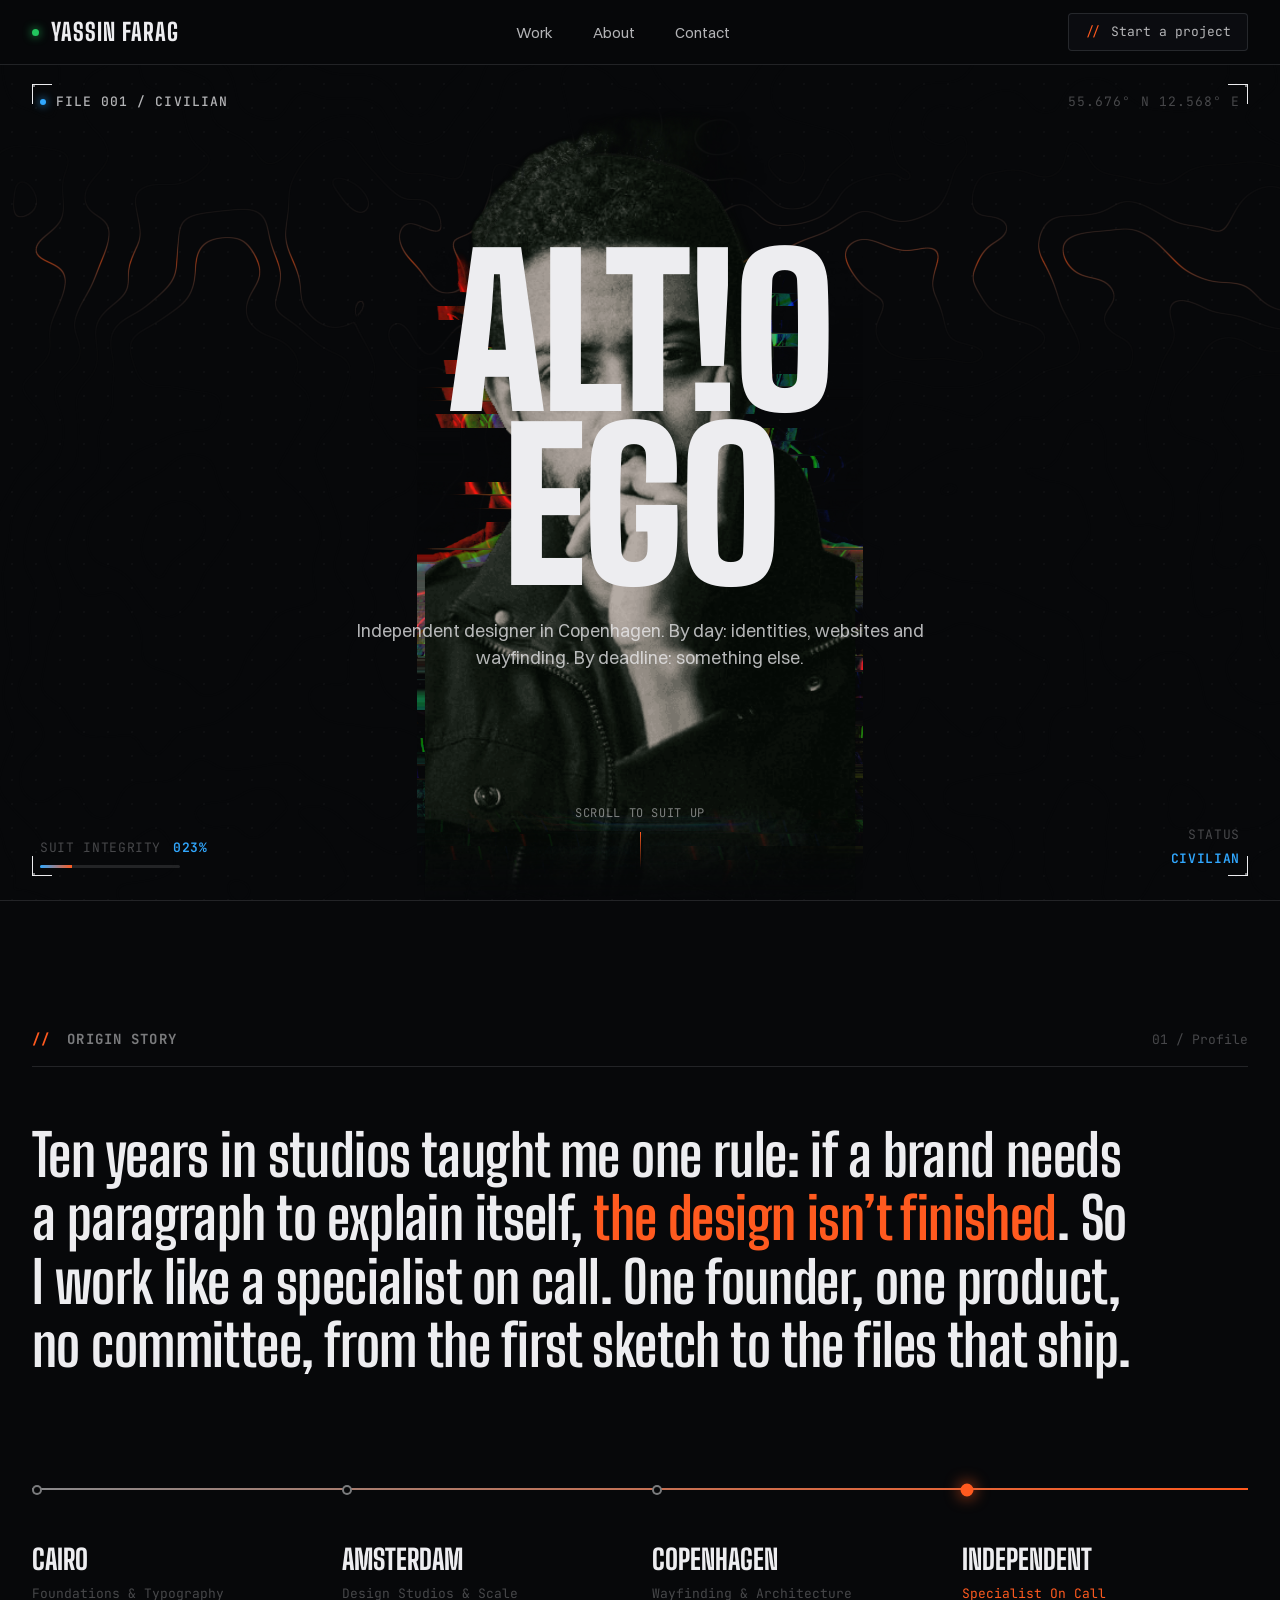
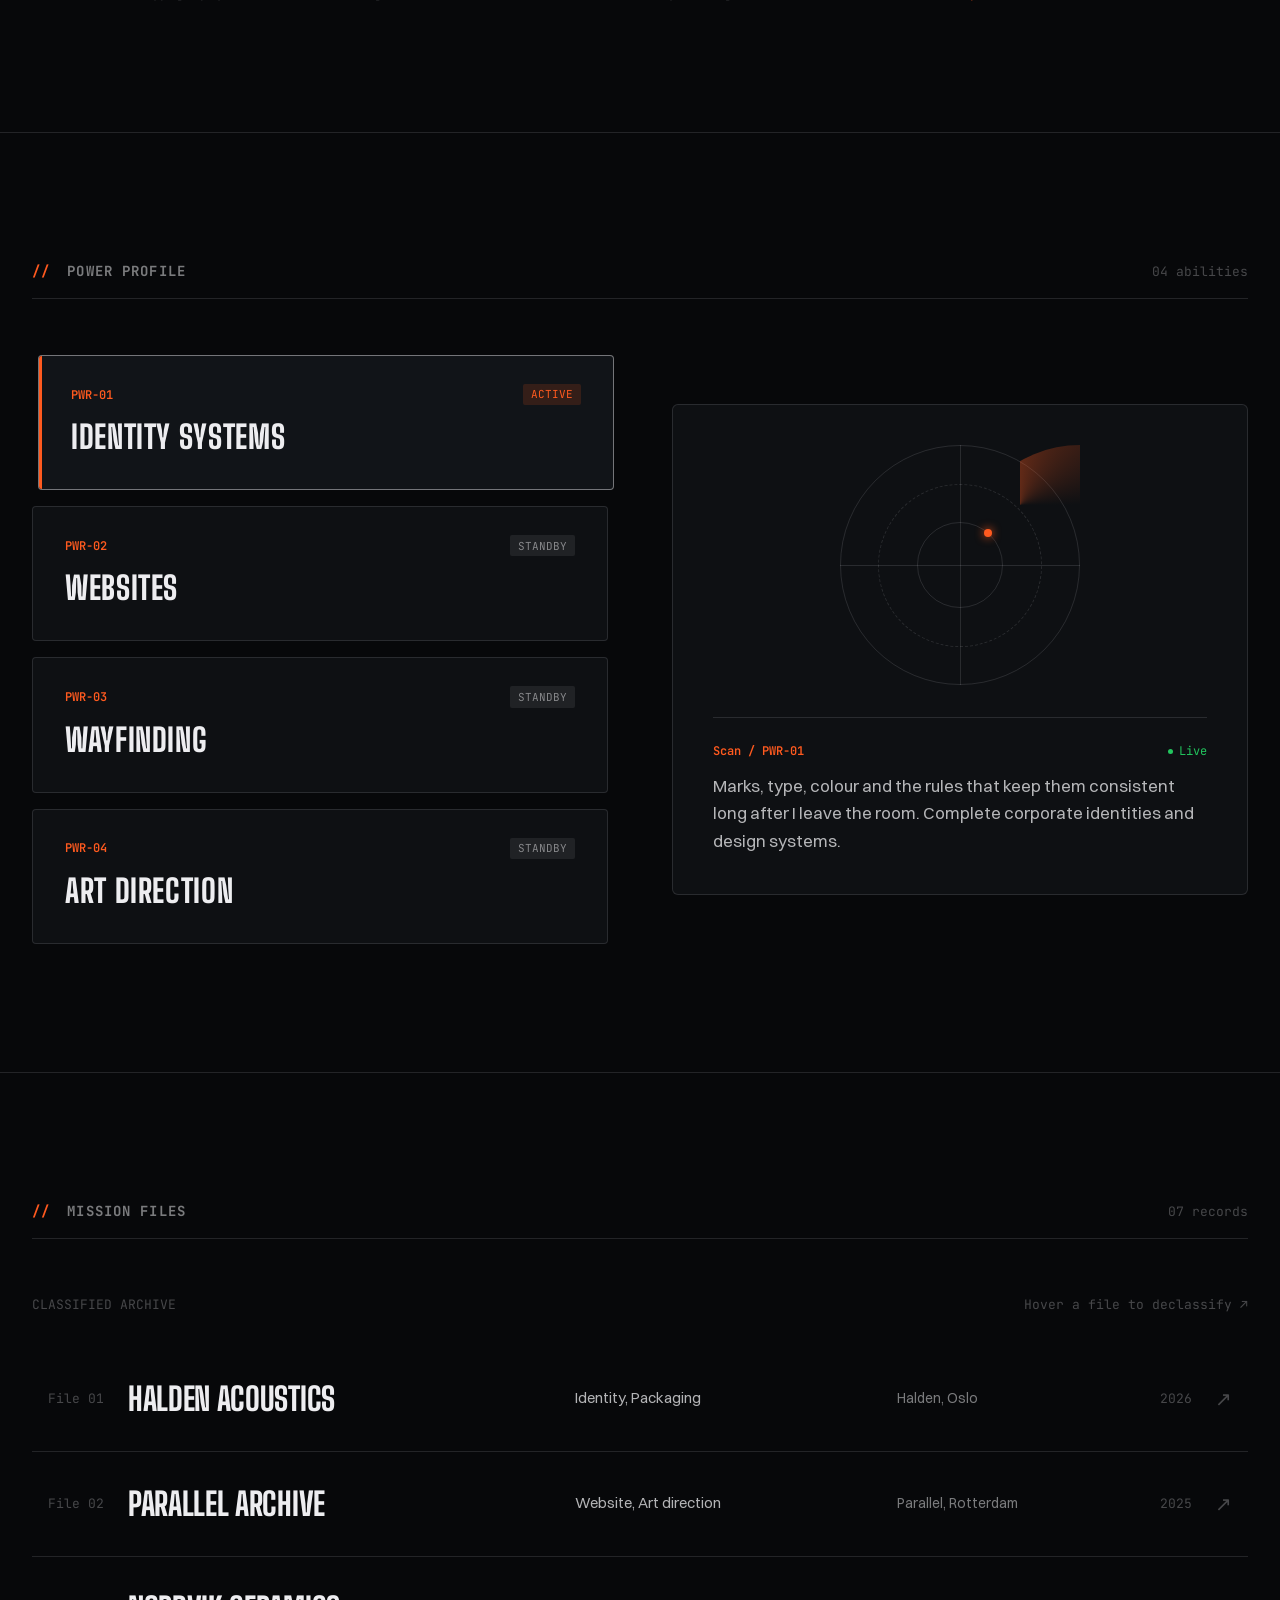
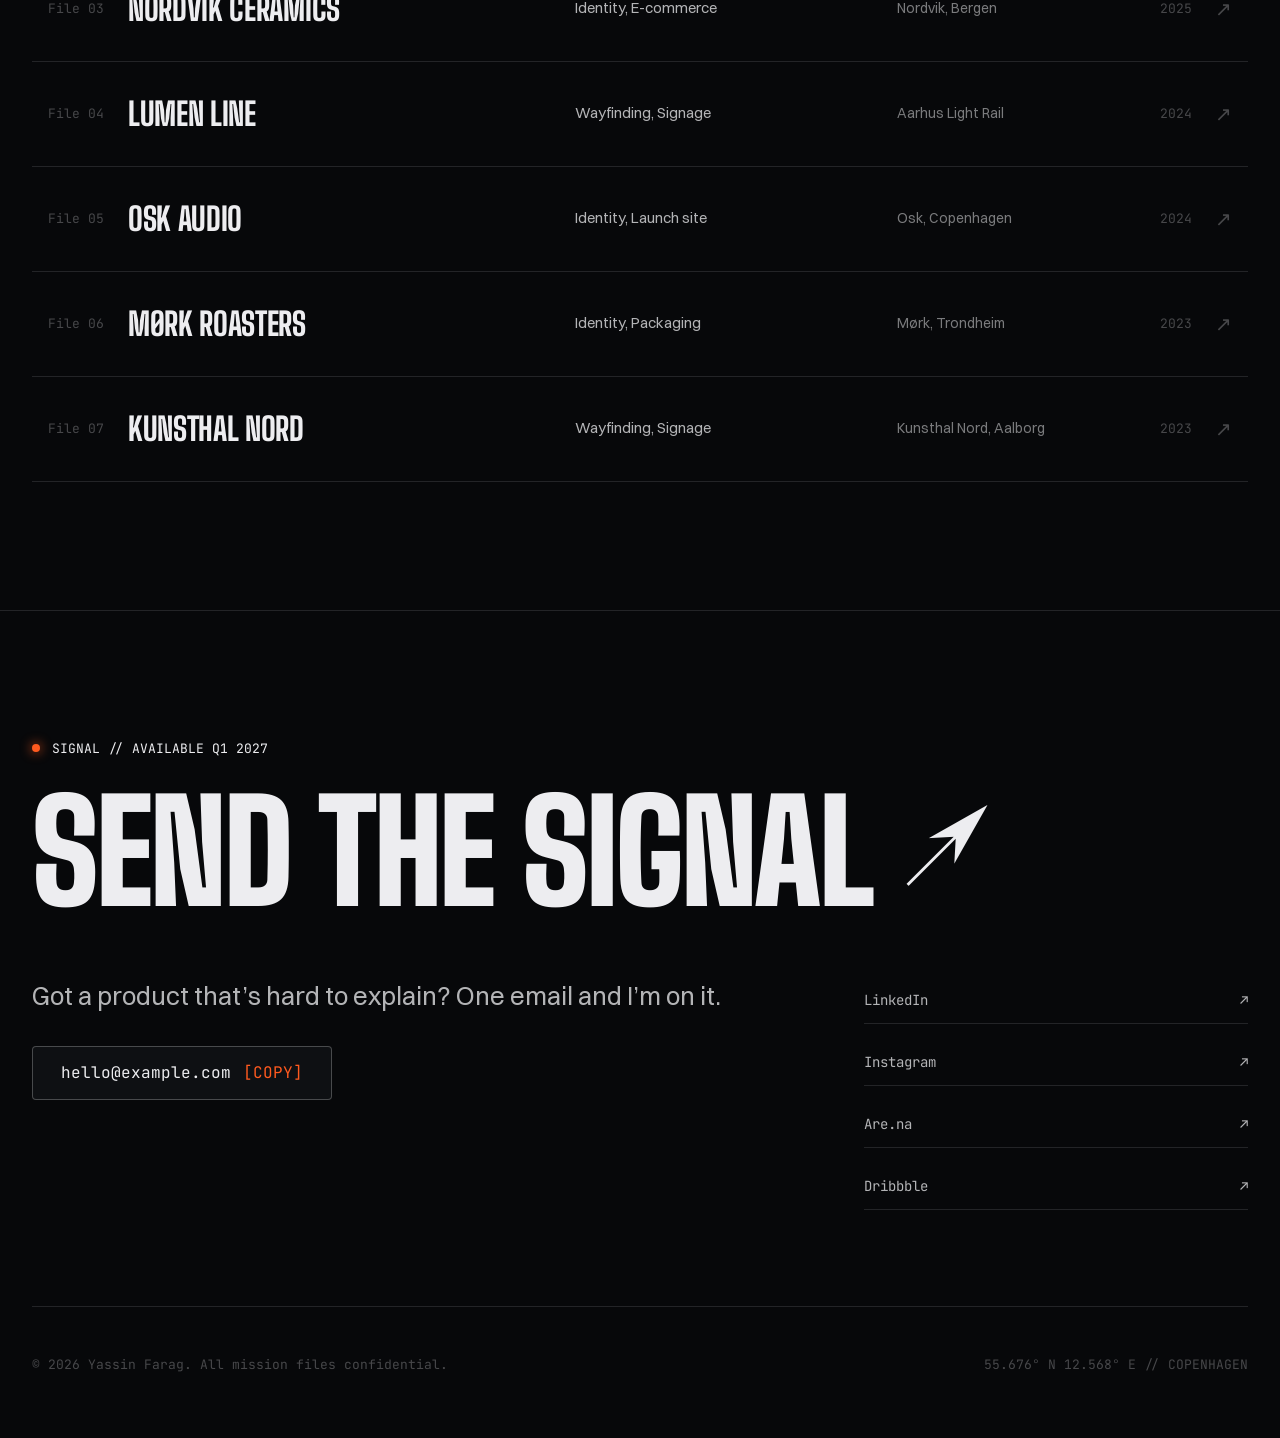
==== index.html @ 8e9da612 "Initial commit" ====
<!DOCTYPE html>
<html lang="en">
<head>
  <meta charset="UTF-8">
  <meta name="viewport" content="width=device-width, initial-scale=1.0">
  <title>Yassin Farag — Brand and Interface Designer | Alter</title>
  <meta name="description" content="Independent brand and interface designer in Copenhagen. Identities, websites and wayfinding for products that are hard to explain.">
  <link rel="icon" type="image/png" href="assets/images/favicon.png">

  <!-- Google Fonts: Big Shoulders Display & JetBrains Mono -->
  <link rel="preconnect" href="https://fonts.googleapis.com">
  <link rel="preconnect" href="https://fonts.gstatic.com" crossorigin>
  <link href="https://fonts.googleapis.com/css2?family=Big+Shoulders+Display:wght@700;800;900&family=JetBrains+Mono:wght@400;500;600&display=swap" rel="stylesheet">

  <!-- Core CSS -->
  <link rel="stylesheet" href="assets/css/style.css">
</head>
<body>

  <!-- ==========================================================================
       SITE HEADER & NAVIGATION
       ========================================================================== -->
  <header class="site-header">
    <div class="container">
      <nav class="nav-inner" aria-label="Main Navigation">
        <a href="#hero" class="brand-link">
          <span class="status-beacon" title="Status: Online & Available"></span>
          <span>Yassin Farag</span>
        </a>

        <ul class="nav-links">
          <li><a href="#projects" class="nav-link">Work</a></li>
          <li><a href="#about" class="nav-link" data-open-modal="modal-about">About</a></li>
          <li><a href="#contact" class="nav-link" data-open-modal="modal-contact">Contact</a></li>
        </ul>

        <a href="#contact" class="nav-cta" data-open-modal="modal-contact">
          <span class="nav-cta-prefix">//</span>
          <span>Start a project</span>
        </a>

        <!-- Mobile Menu Hamburger Button -->
        <button class="mobile-menu-btn" id="mobile-menu-btn" aria-label="Toggle navigation menu">
          <span></span>
          <span></span>
        </button>
      </nav>
    </div>
  </header>

  <!-- Mobile Drawer Menu -->
  <div class="modal-overlay" id="mobile-drawer">
    <div class="modal-panel" style="max-width: 380px;">
      <button class="modal-close-btn" aria-label="Close menu">✕</button>
      <div style="margin-top: 4rem; display: flex; flex-direction: column; gap: 2rem;">
        <span class="mono-tag">// NAVIGATION ARCHIVE</span>
        <a href="#projects" class="drawer-link" style="font-family: var(--font-display); font-size: 2.5rem; font-weight: 800;">WORK</a>
        <a href="#about" class="drawer-link" data-open-modal="modal-about" style="font-family: var(--font-display); font-size: 2.5rem; font-weight: 800;">ABOUT</a>
        <a href="#contact" class="drawer-link" data-open-modal="modal-contact" style="font-family: var(--font-display); font-size: 2.5rem; font-weight: 800;">CONTACT</a>
        <div style="margin-top: 2rem; padding-top: 2rem; border-top: 1px solid var(--border-subtle);">
          <p class="mono-tag" style="margin-bottom: 0.5rem;">DIRECT COMM</p>
          <a href="#" data-copy-email="hello@example.com" style="color: var(--accent-orange); font-family: var(--font-mono); font-size: 0.875rem;">hello@example.com ↗</a>
        </div>
      </div>
    </div>
  </div>

  <main>
    <!-- ==========================================================================
         HERO SECTION: SUIT UP TACTICAL STAGE
         ========================================================================== -->
    <section class="hero-stage" id="hero">
      <!-- Three.js Canvas Container -->
      <div class="hero-canvas-wrap">
        <canvas id="suitup-canvas"></canvas>
      </div>

      <!-- Fallback Silhouette image -->
      <img src="assets/images/hero-fallback.png" alt="Yassin Farag Silhouette" class="hero-fallback-img">

      <!-- HUD Viewfinder Overlay -->
      <div class="hud-viewfinder">
        <!-- 4 Crosshair Corners -->
        <div class="hud-corner tl"></div>
        <div class="hud-corner tr"></div>
        <div class="hud-corner bl"></div>
        <div class="hud-corner br"></div>

        <!-- Top Row -->
        <div class="hud-top-row">
          <div class="hud-file" id="hud-file">
            <span class="hud-file-dot"></span>
            <span class="hud-file-label" id="hud-file-label">FILE 001 / CIVILIAN</span>
          </div>
          <div class="hud-coords">
            <span>55.676° N 12.568° E</span>
          </div>
        </div>

        <!-- Center Giant Typography -->
        <div class="hero-content">
          <div class="hero-names-wrap">
            <div class="hero-row">
              <h1 class="hero-title-text" id="hero-name-1" data-civilian="YASSIN" data-suited="ALTER">YASSIN</h1>
            </div>
            <div class="hero-row">
              <span class="hero-title-text" id="hero-name-2" data-civilian="FARAG" data-suited="EGO">FARAG</span>
            </div>
          </div>
          <p class="hero-subtext">
            Independent designer in Copenhagen. By day: identities, websites and wayfinding. By deadline: something else.
          </p>
        </div>

        <!-- Bottom HUD Controls -->
        <div class="hud-bottom-row">
          <!-- Left: Suit Integrity Meter -->
          <div class="hud-integrity" id="hud-integrity">
            <div class="hud-integrity-label">
              <span>Suit integrity</span>
              <span class="hud-integrity-val" id="hud-percent">000%</span>
            </div>
            <div class="hud-meter-track">
              <div class="hud-meter-fill" id="hud-meter-fill"></div>
            </div>
          </div>

          <!-- Center: Scroll Hint -->
          <div class="hud-hint-wrap" id="hud-hint" title="Scroll down to suit up">
            <span class="hud-hint-text">Scroll to suit up</span>
            <div class="hud-pulse-line"></div>
          </div>

          <!-- Right: Civilian/Suited Status -->
          <div class="hud-status" id="hud-status">
            <span class="hud-status-label">Status</span>
            <span class="hud-status-val" id="hud-status-val">Civilian</span>
          </div>
        </div>
      </div>
    </section>

    <!-- ==========================================================================
         ORIGIN STORY SECTION
         ========================================================================== -->
    <section class="section" id="origin">
      <div class="container">
        <div class="section-header">
          <h2 class="section-title"><span>//</span> Origin story</h2>
          <span class="section-count">01 / Profile</span>
        </div>

        <p class="origin-statement" id="origin-statement-text">
          Ten years in studios taught me one rule: if a brand needs a paragraph to explain itself, <em>the design isn’t finished</em>. So I work like a specialist on call. One founder, one product, no committee, from the first sketch to the files that ship.
        </p>

        <!-- Interactive Timeline Stops -->
        <div class="timeline-route">
          <div class="timeline-track">
            <div class="timeline-progress-bar" id="timeline-progress-bar"></div>
          </div>
          <div class="timeline-stops">
            <div class="timeline-stop" data-step="0">
              <span class="stop-marker"></span>
              <h3 class="stop-city">Cairo</h3>
              <p class="stop-detail">Foundations & Typography</p>
            </div>
            <div class="timeline-stop" data-step="1">
              <span class="stop-marker"></span>
              <h3 class="stop-city">Amsterdam</h3>
              <p class="stop-detail">Design Studios & Scale</p>
            </div>
            <div class="timeline-stop" data-step="2">
              <span class="stop-marker"></span>
              <h3 class="stop-city">Copenhagen</h3>
              <p class="stop-detail">Wayfinding & Architecture</p>
            </div>
            <div class="timeline-stop active" data-step="3">
              <span class="stop-marker"></span>
              <h3 class="stop-city">Independent</h3>
              <p class="stop-detail">Specialist On Call</p>
            </div>
          </div>
        </div>
      </div>
    </section>

    <!-- ==========================================================================
         POWER PROFILE SECTION
         ========================================================================== -->
    <section class="section" id="powers">
      <div class="container">
        <div class="section-header">
          <h2 class="section-title"><span>//</span> Power profile</h2>
          <span class="section-count">04 abilities</span>
        </div>

        <div class="powers-grid">
          <!-- Power Cards List -->
          <div class="powers-list">
            <div class="power-card active" data-power="pwr-01">
              <div class="power-meta">
                <span class="power-code">PWR-01</span>
                <span class="power-badge">Active</span>
              </div>
              <h3 class="power-name">Identity systems</h3>
            </div>

            <div class="power-card" data-power="pwr-02">
              <div class="power-meta">
                <span class="power-code">PWR-02</span>
                <span class="power-badge">Standby</span>
              </div>
              <h3 class="power-name">Websites</h3>
            </div>

            <div class="power-card" data-power="pwr-03">
              <div class="power-meta">
                <span class="power-code">PWR-03</span>
                <span class="power-badge">Standby</span>
              </div>
              <h3 class="power-name">Wayfinding</h3>
            </div>

            <div class="power-card" data-power="pwr-04">
              <div class="power-meta">
                <span class="power-code">PWR-04</span>
                <span class="power-badge">Standby</span>
              </div>
              <h3 class="power-name">Art direction</h3>
            </div>
          </div>

          <!-- Radar Scanner & Readout Panel -->
          <div class="power-radar-panel">
            <div class="radar-screen-wrap">
              <div class="radar-circle c1"></div>
              <div class="radar-circle c2"></div>
              <div class="radar-circle c3"></div>
              <div class="radar-crosshair-h"></div>
              <div class="radar-crosshair-v"></div>
              <div class="radar-sweep"></div>
              <div class="radar-target-dot" id="radar-target-dot" style="top: 35%; left: 60%;"></div>
            </div>

            <div class="radar-readout">
              <div class="readout-header">
                <span class="readout-code" id="readout-power-code">Scan / PWR-01</span>
                <span class="readout-live-tag">Live</span>
              </div>
              <p class="readout-text" id="readout-power-desc">
                Marks, type, colour and the rules that keep them consistent long after I leave the room. Complete corporate identities and design systems.
              </p>
            </div>
          </div>
        </div>
      </div>
    </section>

    <!-- ==========================================================================
         MISSION FILES SECTION (PROJECTS)
         ========================================================================== -->
    <section class="section" id="projects">
      <div class="container">
        <div class="section-header">
          <h2 class="section-title"><span>//</span> Mission files</h2>
          <span class="section-count">07 records</span>
        </div>

        <div class="projects-header-info">
          <span>CLASSIFIED ARCHIVE</span>
          <span>Hover a file to declassify ↗</span>
        </div>

        <div class="projects-list">
          <!-- Project 01 -->
          <div class="project-row" data-project="halden-acoustics">
            <span class="project-file-num">File 01</span>
            <h3 class="project-name">Halden Acoustics</h3>
            <span class="project-discipline">Identity, Packaging</span>
            <span class="project-client">Halden, Oslo</span>
            <span class="project-year">2026</span>
            <span class="project-arrow">↗</span>
          </div>

          <!-- Project 02 -->
          <div class="project-row" data-project="parallel-archive">
            <span class="project-file-num">File 02</span>
            <h3 class="project-name">Parallel Archive</h3>
            <span class="project-discipline">Website, Art direction</span>
            <span class="project-client">Parallel, Rotterdam</span>
            <span class="project-year">2025</span>
            <span class="project-arrow">↗</span>
          </div>

          <!-- Project 03 -->
          <div class="project-row" data-project="nordvik-ceramics">
            <span class="project-file-num">File 03</span>
            <h3 class="project-name">Nordvik Ceramics</h3>
            <span class="project-discipline">Identity, E-commerce</span>
            <span class="project-client">Nordvik, Bergen</span>
            <span class="project-year">2025</span>
            <span class="project-arrow">↗</span>
          </div>

          <!-- Project 04 -->
          <div class="project-row" data-project="lumen-line">
            <span class="project-file-num">File 04</span>
            <h3 class="project-name">Lumen Line</h3>
            <span class="project-discipline">Wayfinding, Signage</span>
            <span class="project-client">Aarhus Light Rail</span>
            <span class="project-year">2024</span>
            <span class="project-arrow">↗</span>
          </div>

          <!-- Project 05 -->
          <div class="project-row" data-project="osk-audio">
            <span class="project-file-num">File 05</span>
            <h3 class="project-name">Osk Audio</h3>
            <span class="project-discipline">Identity, Launch site</span>
            <span class="project-client">Osk, Copenhagen</span>
            <span class="project-year">2024</span>
            <span class="project-arrow">↗</span>
          </div>

          <!-- Project 06 -->
          <div class="project-row" data-project="mork-roasters">
            <span class="project-file-num">File 06</span>
            <h3 class="project-name">Mørk Roasters</h3>
            <span class="project-discipline">Identity, Packaging</span>
            <span class="project-client">Mørk, Trondheim</span>
            <span class="project-year">2023</span>
            <span class="project-arrow">↗</span>
          </div>

          <!-- Project 07 -->
          <div class="project-row" data-project="kunsthal-nord">
            <span class="project-file-num">File 07</span>
            <h3 class="project-name">Kunsthal Nord</h3>
            <span class="project-discipline">Wayfinding, Signage</span>
            <span class="project-client">Kunsthal Nord, Aalborg</span>
            <span class="project-year">2023</span>
            <span class="project-arrow">↗</span>
          </div>
        </div>
      </div>

      <!-- Floating Image Preview Element -->
      <div class="project-floating-preview" id="project-floating-preview">
        <img src="" alt="Project Preview">
      </div>
    </section>

    <!-- ==========================================================================
         SIGNAL FOOTER SECTION
         ========================================================================== -->
    <footer class="signal-footer" id="contact">
      <div class="container">
        <!-- Beacon Bar -->
        <div class="signal-beacon-bar">
          <span class="signal-dot"></span>
          <span>Signal // Available Q1 2027</span>
        </div>

        <!-- Giant Headline -->
        <div class="signal-headline-wrap">
          <h2 class="signal-headline" data-open-modal="modal-contact">
            SEND THE SIGNAL <span>↗</span>
          </h2>
        </div>

        <div class="signal-content-grid">
          <div>
            <p class="signal-lede">
              Got a product that’s hard to explain? One email and I’m on it.
            </p>
            <button class="signal-email-btn" data-copy-email="hello@example.com">
              <span>hello@example.com</span>
              <span style="color: var(--accent-orange);">[COPY]</span>
            </button>
          </div>

          <!-- Direct Channels -->
          <div class="social-links">
            <a href="https://linkedin.com" target="_blank" rel="noopener noreferrer" class="social-link">
              <span>LinkedIn</span>
              <span>↗</span>
            </a>
            <a href="https://instagram.com" target="_blank" rel="noopener noreferrer" class="social-link">
              <span>Instagram</span>
              <span>↗</span>
            </a>
            <a href="https://are.na" target="_blank" rel="noopener noreferrer" class="social-link">
              <span>Are.na</span>
              <span>↗</span>
            </a>
            <a href="https://dribbble.com" target="_blank" rel="noopener noreferrer" class="social-link">
              <span>Dribbble</span>
              <span>↗</span>
            </a>
          </div>
        </div>

        <!-- Bottom Metadata -->
        <div class="signal-bottom">
          <span>© 2026 Yassin Farag. All mission files confidential.</span>
          <span>55.676° N 12.568° E // COPENHAGEN</span>
        </div>
      </div>
    </footer>
  </main>

  <!-- ==========================================================================
       CASE STUDY DETAIL MODAL
       ========================================================================== -->
  <div class="modal-overlay" id="modal-case-study">
    <div class="modal-panel">
      <button class="modal-close-btn" aria-label="Close case file">✕</button>

      <div style="margin-bottom: 2rem;">
        <span class="mono-tag" id="cs-file-tag">Case file 01</span>
        <h2 id="cs-title" style="font-family: var(--font-display); font-size: 3.5rem; font-weight: 800; text-transform: uppercase; margin-top: 0.5rem; line-height: 1;">
          Halden Acoustics
        </h2>
        <p id="cs-discipline" style="color: var(--accent-orange); font-family: var(--font-mono); font-size: 0.875rem; margin-top: 0.5rem;">
          Identity, Packaging
        </p>
      </div>

      <div style="width: 100%; height: 320px; border-radius: 4px; overflow: hidden; margin-bottom: 2.5rem; border: 1px solid var(--border-subtle);">
        <img id="cs-image" src="" alt="Case Study Cover" style="width: 100%; height: 100%; object-fit: cover;">
      </div>

      <!-- Metadata Grid -->
      <div style="display: grid; grid-template-columns: repeat(4, 1fr); gap: 1rem; padding: 1.5rem 0; border-top: 1px solid var(--border-subtle); border-bottom: 1px solid var(--border-subtle); margin-bottom: 2.5rem;">
        <div>
          <span class="mono-tag" style="display: block; font-size: 0.75rem;">Client</span>
          <span id="cs-client" style="font-weight: 600; font-size: 0.9375rem;">Halden, Oslo</span>
        </div>
        <div>
          <span class="mono-tag" style="display: block; font-size: 0.75rem;">Year</span>
          <span id="cs-year" style="font-weight: 600; font-size: 0.9375rem;">2026</span>
        </div>
        <div>
          <span class="mono-tag" style="display: block; font-size: 0.75rem;">Role</span>
          <span id="cs-role" style="font-weight: 600; font-size: 0.9375rem;">Lead Brand</span>
        </div>
        <div>
          <span class="mono-tag" style="display: block; font-size: 0.75rem;">Duration</span>
          <span id="cs-duration" style="font-weight: 600; font-size: 0.9375rem;">14 weeks</span>
        </div>
      </div>

      <!-- Briefing & Approach -->
      <div style="display: flex; flex-direction: column; gap: 2rem;">
        <div>
          <span class="mono-tag">// Briefing</span>
          <p id="cs-brief" style="font-size: 1.0625rem; color: var(--text-secondary); line-height: 1.6; margin-top: 0.5rem;"></p>
        </div>

        <div>
          <span class="mono-tag">// Approach</span>
          <p id="cs-approach" style="font-size: 1.0625rem; color: var(--text-secondary); line-height: 1.6; margin-top: 0.5rem;"></p>
        </div>

        <div style="background: var(--bg-card); padding: 1.75rem; border-left: 3px solid var(--accent-orange); border-radius: 0 4px 4px 0;">
          <span class="mono-tag" style="color: var(--accent-orange);">// Debrief / Outcome</span>
          <p id="cs-debrief" style="font-size: 1.125rem; color: var(--text-primary); font-weight: 600; line-height: 1.5; margin-top: 0.5rem;"></p>
        </div>
      </div>
    </div>
  </div>

  <!-- ==========================================================================
       ABOUT PERSONNEL FILE MODAL
       ========================================================================== -->
  <div class="modal-overlay" id="modal-about">
    <div class="modal-panel">
      <button class="modal-close-btn" aria-label="Close personnel file">✕</button>

      <span class="mono-tag" style="color: var(--accent-cyan);">// PERSONNEL FILE // CLEARANCE: PUBLIC</span>
      <h2 style="font-family: var(--font-display); font-size: 3.5rem; font-weight: 800; text-transform: uppercase; margin: 0.5rem 0 2rem 0; line-height: 1;">
        Yassin Farag
      </h2>

      <!-- Interactive Alter Ego Reveal Slider -->
      <div style="margin-bottom: 2.5rem;">
        <div id="alter-ego-compare" style="position: relative; width: 100%; height: 380px; border-radius: 4px; overflow: hidden; border: 1px solid var(--border-medium); cursor: ew-resize; user-select: none;">
          <!-- Civilian Base Layer -->
          <img src="assets/images/portrait-civilian.webp" alt="Civilian Portrait" style="position: absolute; inset: 0; width: 100%; height: 100%; object-fit: cover;">

          <!-- Suited Top Layer (Clipped) -->
          <div id="compare-suited-layer" style="position: absolute; inset: 0; width: 100%; height: 100%; clip-path: polygon(0 0, 50% 0, 50% 100%, 0 100%);">
            <img src="assets/images/portrait-suited.jpg" alt="Suited Alter Ego Portrait" style="width: 100%; height: 100%; object-fit: cover;">
          </div>

          <!-- Draggable Divider Line -->
          <div id="compare-handle" style="position: absolute; top: 0; bottom: 0; left: 50%; width: 2px; background: var(--accent-orange); box-shadow: 0 0 10px var(--accent-orange); transform: translateX(-50%); pointer-events: none;">
            <div style="position: absolute; top: 50%; left: 50%; transform: translate(-50%, -50%); width: 24px; height: 24px; background: var(--bg-base); border: 2px solid var(--accent-orange); border-radius: 50%; display: flex; align-items: center; justify-content: center; font-size: 10px; color: var(--accent-orange);">
              ◀▶
            </div>
          </div>
        </div>
        <p class="mono-tag" style="text-align: center; margin-top: 0.75rem; font-size: 0.75rem;">
          TOUCH & DRAG TO REVEAL THE ALTER EGO
        </p>
      </div>

      <!-- Bio / Dossier -->
      <div style="display: flex; flex-direction: column; gap: 1.5rem; color: var(--text-secondary); line-height: 1.6; font-size: 1rem; margin-bottom: 3rem;">
        <p>
          I grew up in Cairo, studied graphic design there, and spent eight years in studios in Cairo, Amsterdam and Copenhagen before going independent in 2022.
        </p>
        <p>
          Most of my clients are small teams with one good product and no time to explain it. I work with them directly, usually alone, sometimes with a photographer, developer or copywriter I trust.
        </p>
        <p>
          Outside client work I collect bus timetables and badly translated signs. That is where most of my opinions about wayfinding come from.
        </p>
      </div>

      <!-- Career Timeline -->
      <div style="border-top: 1px solid var(--border-subtle); padding-top: 2rem; margin-bottom: 3rem;">
        <span class="mono-tag">// Career Record</span>
        <div style="display: flex; flex-direction: column; gap: 1.25rem; margin-top: 1.5rem;">
          <div style="display: flex; justify-content: space-between; border-bottom: 1px solid var(--border-subtle); padding-bottom: 0.75rem;">
            <div>
              <h4 style="font-weight: 700; color: var(--text-primary);">Independent Designer</h4>
              <p style="font-size: 0.875rem; color: var(--text-tertiary);">Self-employed, Copenhagen</p>
            </div>
            <span class="mono-tag" style="color: var(--accent-orange);">2022–NOW</span>
          </div>
          <div style="display: flex; justify-content: space-between; border-bottom: 1px solid var(--border-subtle); padding-bottom: 0.75rem;">
            <div>
              <h4 style="font-weight: 700; color: var(--text-primary);">Senior Brand Designer</h4>
              <p style="font-size: 0.875rem; color: var(--text-tertiary);">Studio Kvist, Copenhagen</p>
            </div>
            <span class="mono-tag">2019–2022</span>
          </div>
          <div style="display: flex; justify-content: space-between; border-bottom: 1px solid var(--border-subtle); padding-bottom: 0.75rem;">
            <div>
              <h4 style="font-weight: 700; color: var(--text-primary);">Brand & Interface Designer</h4>
              <p style="font-size: 0.875rem; color: var(--text-tertiary);">Mono Haus, Amsterdam</p>
            </div>
            <span class="mono-tag">2016–2019</span>
          </div>
          <div style="display: flex; justify-content: space-between;">
            <div>
              <h4 style="font-weight: 700; color: var(--text-primary);">Junior Designer</h4>
              <p style="font-size: 0.875rem; color: var(--text-tertiary);">Atelier Sahn, Cairo</p>
            </div>
            <span class="mono-tag">2014–2016</span>
          </div>
        </div>
      </div>
    </div>
  </div>

  <!-- ==========================================================================
       CONTACT MISSION TERMINAL MODAL
       ========================================================================== -->
  <div class="modal-overlay" id="modal-contact">
    <div class="modal-panel">
      <button class="modal-close-btn" aria-label="Close terminal">✕</button>

      <span class="mono-tag" style="color: var(--accent-orange);">// OPEN MISSION BRIEFING // TX-01</span>
      <h2 style="font-family: var(--font-display); font-size: 3.5rem; font-weight: 800; text-transform: uppercase; margin: 0.5rem 0 1rem 0; line-height: 1;">
        Open a file
      </h2>
      <p style="color: var(--text-secondary); font-size: 0.9375rem; margin-bottom: 2rem;">
        Tell me about the product that’s hard to explain. A few lines are enough. Every brief gets a personal reply within 2 working days.
      </p>

      <form id="mission-contact-form" style="display: flex; flex-direction: column; gap: 1.5rem;">
        <div>
          <label class="mono-tag" style="display: block; margin-bottom: 0.5rem;">01 / YOUR NAME *</label>
          <input type="text" required placeholder="Alex Mercer" style="width: 100%; padding: 0.875rem 1rem; background: var(--bg-card); border: 1px solid var(--border-medium); border-radius: 4px; color: var(--text-primary); font-family: var(--font-body); font-size: 0.9375rem;">
        </div>

        <div>
          <label class="mono-tag" style="display: block; margin-bottom: 0.5rem;">02 / DIRECT EMAIL *</label>
          <input type="email" required placeholder="alex@company.com" style="width: 100%; padding: 0.875rem 1rem; background: var(--bg-card); border: 1px solid var(--border-medium); border-radius: 4px; color: var(--text-primary); font-family: var(--font-body); font-size: 0.9375rem;">
        </div>

        <div>
          <label class="mono-tag" style="display: block; margin-bottom: 0.5rem;">03 / COMPANY OR PROJECT</label>
          <input type="text" placeholder="Acoustic Labs Inc." style="width: 100%; padding: 0.875rem 1rem; background: var(--bg-card); border: 1px solid var(--border-medium); border-radius: 4px; color: var(--text-primary); font-family: var(--font-body); font-size: 0.9375rem;">
        </div>

        <div>
          <label class="mono-tag" style="display: block; margin-bottom: 0.5rem;">04 / WHAT NEEDS SOLVING</label>
          <select style="width: 100%; padding: 0.875rem 1rem; background: var(--bg-card); border: 1px solid var(--border-medium); border-radius: 4px; color: var(--text-primary); font-family: var(--font-body); font-size: 0.9375rem;">
            <option value="identity">Complete Identity System</option>
            <option value="website">Custom Website & Digital Experience</option>
            <option value="wayfinding">Wayfinding & Spatial Signage</option>
            <option value="art-direction">Art Direction & Launch Campaign</option>
            <option value="other">Multiple / Full Retainer</option>
          </select>
        </div>

        <div>
          <label class="mono-tag" style="display: block; margin-bottom: 0.5rem;">05 / THE BRIEF *</label>
          <textarea rows="4" required placeholder="Describe your product, timeline, and current problem..." style="width: 100%; padding: 0.875rem 1rem; background: var(--bg-card); border: 1px solid var(--border-medium); border-radius: 4px; color: var(--text-primary); font-family: var(--font-body); font-size: 0.9375rem; resize: vertical;"></textarea>
        </div>

        <button type="submit" style="padding: 1.125rem; background: var(--accent-orange); color: #fff; font-family: var(--font-display); font-size: 1.5rem; font-weight: 800; letter-spacing: 0.04em; text-transform: uppercase; border-radius: 4px; transition: background 0.2s ease; margin-top: 1rem;">
          SEND THE SIGNAL [TX-01]
        </button>

        <div id="form-status-notice" class="mono-tag" style="text-align: center; margin-top: 0.5rem; font-size: 0.75rem;">
          CHANNEL ENCRYPTED // 256-BIT DISPATCH
        </div>
      </form>
    </div>
  </div>

  <!-- Scripts -->
  <script src="assets/js/three.min.js"></script>
  <script src="assets/js/hero-shader.js"></script>
  <script src="assets/js/main.js"></script>
</body>
</html>
---- assets/css/style.css ----
/* ==========================================================================
   ALTER DESIGN SYSTEM — HIGH FIDELITY PORTFOLIO
   Inspired by alter.framer.photos
   ========================================================================== */

@font-face {
  font-family: 'Switzer';
  src: url('../fonts/Switzer-Regular.woff2') format('woff2');
  font-weight: 400;
  font-style: normal;
  font-display: swap;
}

@font-face {
  font-family: 'Switzer';
  src: url('../fonts/Switzer-Bold.woff2') format('woff2');
  font-weight: 700;
  font-style: normal;
  font-display: swap;
}

:root {
  --bg-base: #07080a;
  --bg-surface: #0e1013;
  --bg-card: #15181c;
  --border-subtle: rgba(237, 237, 240, 0.12);
  --border-medium: rgba(237, 237, 240, 0.26);
  --border-bright: rgba(237, 237, 240, 0.45);
  --text-primary: #ededf0;
  --text-secondary: rgba(237, 237, 240, 0.75);
  --text-tertiary: rgba(237, 237, 240, 0.5);
  --text-muted: rgba(237, 237, 240, 0.28);
  --accent-orange: #ff5a1f;
  --accent-cyan: #31a8ff;
  --accent-glow: rgba(255, 90, 31, 0.35);
  --font-display: 'Big Shoulders Display', sans-serif;
  --font-body: 'Switzer', -apple-system, BlinkMacSystemFont, 'Segoe UI', Roboto, sans-serif;
  --font-mono: 'JetBrains Mono', monospace;
  --container-max: 1360px;
  --ease-out: cubic-bezier(0.16, 1, 0.3, 1);
}

/* Base & Reset */
*, *::before, *::after {
  box-sizing: border-box;
  margin: 0;
  padding: 0;
}

html {
  font-size: 16px;
  scroll-behavior: smooth;
  background-color: var(--bg-base);
  color: var(--text-primary);
  font-family: var(--font-body);
  -webkit-font-smoothing: antialiased;
  -moz-osx-font-smoothing: grayscale;
  overflow-x: hidden;
}

body {
  min-height: 100vh;
  background-color: var(--bg-base);
  color: var(--text-primary);
  line-height: 1.5;
  overflow-x: hidden;
  position: relative;
}

/* Subtle background noise texture */
body::before {
  content: '';
  position: fixed;
  inset: 0;
  background-image: radial-gradient(rgba(237, 237, 240, 0.03) 1px, transparent 0);
  background-size: 24px 24px;
  pointer-events: none;
  z-index: 1;
}

a {
  color: inherit;
  text-decoration: none;
  transition: color 0.2s ease;
}

button {
  background: none;
  border: none;
  color: inherit;
  font: inherit;
  cursor: pointer;
}

img {
  max-width: 100%;
  height: auto;
  display: block;
}

/* Layout Utilities */
.container {
  max-width: var(--container-max);
  margin-left: auto;
  margin-right: auto;
  padding-left: 2rem;
  padding-right: 2rem;
  width: 100%;
}

.mono-tag {
  font-family: var(--font-mono);
  font-size: 0.8125rem;
  letter-spacing: 0.05em;
  text-transform: uppercase;
  color: var(--text-tertiary);
}

/* Custom Scrollbar */
::-webkit-scrollbar {
  width: 6px;
}
::-webkit-scrollbar-track {
  background: var(--bg-base);
}
::-webkit-scrollbar-thumb {
  background: var(--border-medium);
  border-radius: 3px;
}
::-webkit-scrollbar-thumb:hover {
  background: var(--accent-orange);
}

/* ==========================================================================
   HEADER & NAVIGATION
   ========================================================================== */
.site-header {
  position: fixed;
  top: 0;
  left: 0;
  right: 0;
  z-index: 100;
  background: rgba(7, 8, 10, 0.82);
  backdrop-filter: blur(14px);
  -webkit-backdrop-filter: blur(14px);
  border-bottom: 1px solid var(--border-subtle);
  transition: transform 0.3s ease, background 0.3s ease;
}

.nav-inner {
  display: flex;
  align-items: center;
  justify-content: space-between;
  height: 64px;
}

.brand-link {
  display: flex;
  align-items: center;
  gap: 0.75rem;
  font-family: var(--font-display);
  font-size: 1.5rem;
  font-weight: 800;
  letter-spacing: 0.04em;
  text-transform: uppercase;
}

.status-beacon {
  width: 7px;
  height: 7px;
  border-radius: 50%;
  background: #22c55e;
  box-shadow: 0 0 10px #22c55e;
  animation: pulseBeacon 2s infinite ease-in-out;
}

@keyframes pulseBeacon {
  0%, 100% { opacity: 1; transform: scale(1); }
  50% { opacity: 0.4; transform: scale(0.85); }
}

.nav-links {
  display: flex;
  align-items: center;
  gap: 2.5rem;
  list-style: none;
}

.nav-link {
  font-family: var(--font-body);
  font-size: 0.9375rem;
  color: var(--text-secondary);
  position: relative;
  padding: 0.25rem 0;
  transition: color 0.2s ease;
}

.nav-link:hover, .nav-link.active {
  color: var(--text-primary);
}

.nav-link::after {
  content: '';
  position: absolute;
  bottom: 0;
  left: 0;
  width: 0%;
  height: 1px;
  background: var(--accent-orange);
  transition: width 0.25s var(--ease-out);
}

.nav-link:hover::after, .nav-link.active::after {
  width: 100%;
}

.nav-cta {
  display: flex;
  align-items: center;
  gap: 0.625rem;
  font-family: var(--font-mono);
  font-size: 0.8125rem;
  color: var(--text-secondary);
  padding: 0.5rem 1rem;
  border: 1px solid var(--border-subtle);
  background: rgba(21, 24, 28, 0.4);
  border-radius: 4px;
  transition: all 0.2s ease;
}

.nav-cta:hover {
  color: var(--text-primary);
  border-color: var(--accent-orange);
  background: rgba(255, 90, 31, 0.08);
}

.nav-cta-prefix {
  color: var(--accent-orange);
}

.mobile-menu-btn {
  display: none;
  flex-direction: column;
  gap: 5px;
  width: 32px;
  height: 32px;
  justify-content: center;
  align-items: center;
  z-index: 102;
}

.mobile-menu-btn span {
  width: 22px;
  height: 2px;
  background: var(--text-primary);
  transition: transform 0.3s ease, opacity 0.3s ease;
}

/* ==========================================================================
   HERO SECTION / SUIT UP STAGE
   ========================================================================== */
.hero-stage {
  position: relative;
  width: 100%;
  height: 100vh;
  min-height: 700px;
  overflow: hidden;
  background: var(--bg-base);
  display: flex;
  align-items: center;
  justify-content: center;
}

/* WebGL Canvas Background */
.hero-canvas-wrap {
  position: absolute;
  inset: 0;
  width: 100%;
  height: 100%;
  pointer-events: none;
  z-index: 2;
}

#suitup-canvas {
  width: 100%;
  height: 100%;
  display: block;
}

/* Fallback image when WebGL is unavailable */
.hero-fallback-img {
  position: absolute;
  left: 50%;
  bottom: 0;
  width: auto;
  height: 85%;
  max-width: none;
  transform: translateX(-50%);
  pointer-events: none;
  z-index: 2;
  mask-image: linear-gradient(to top, transparent 0%, #000 12%);
  -webkit-mask-image: linear-gradient(to top, transparent 0%, #000 12%);
  transition: opacity 0.5s ease;
}

/* HUD Viewfinder Overlay */
.hud-viewfinder {
  position: absolute;
  inset: 0;
  z-index: 10;
  pointer-events: none;
  display: flex;
  flex-direction: column;
  justify-content: space-between;
  padding: calc(64px + 1.75rem) 2.5rem 2rem 2.5rem;
}

/* Corner Crosshairs */
.hud-corner {
  position: absolute;
  width: 20px;
  height: 20px;
  border-color: var(--border-medium);
  pointer-events: none;
  transition: border-color 0.3s ease;
}

.hud-corner.tl { top: calc(64px + 1.25rem); left: 2rem; border-top: 1px solid; border-left: 1px solid; }
.hud-corner.tr { top: calc(64px + 1.25rem); right: 2rem; border-top: 1px solid; border-right: 1px solid; }
.hud-corner.bl { bottom: 1.5rem; left: 2rem; border-bottom: 1px solid; border-left: 1px solid; }
.hud-corner.br { bottom: 1.5rem; right: 2rem; border-bottom: 1px solid; border-right: 1px solid; }

.hud-corner::after {
  content: '';
  position: absolute;
  width: 3px;
  height: 3px;
  background: var(--text-tertiary);
}
.hud-corner.tl::after { top: -1px; left: -1px; }
.hud-corner.tr::after { top: -1px; right: -1px; }
.hud-corner.bl::after { bottom: -1px; left: -1px; }
.hud-corner.br::after { bottom: -1px; right: -1px; }

/* Top HUD Row */
.hud-top-row {
  display: flex;
  justify-content: space-between;
  align-items: center;
  font-family: var(--font-mono);
  font-size: 0.8125rem;
  letter-spacing: 0.08em;
  text-transform: uppercase;
}

.hud-file {
  display: flex;
  align-items: center;
  gap: 0.625rem;
}

.hud-file-dot {
  width: 6px;
  height: 6px;
  background: var(--accent-cyan);
  border-radius: 50%;
  box-shadow: 0 0 8px var(--accent-cyan);
  transition: background 0.4s ease, box-shadow 0.4s ease;
}

.hud-file.suited .hud-file-dot {
  background: var(--accent-orange);
  box-shadow: 0 0 10px var(--accent-orange);
}

.hud-file-label {
  color: var(--text-secondary);
  font-weight: 500;
  transition: color 0.4s ease;
}

.hud-coords {
  color: var(--text-muted);
}

/* Giant Hero Typography */
.hero-content {
  position: relative;
  z-index: 5;
  width: 100%;
  text-align: center;
  pointer-events: auto;
  user-select: none;
}

.hero-names-wrap {
  display: flex;
  flex-direction: column;
  align-items: center;
  justify-content: center;
  line-height: 0.85;
}

.hero-row {
  position: relative;
  overflow: hidden;
  display: inline-block;
}

.hero-title-text {
  font-family: var(--font-display);
  font-size: clamp(5.5rem, 16vw, 15.5rem);
  font-weight: 900;
  letter-spacing: -0.02em;
  text-transform: uppercase;
  color: var(--text-primary);
  display: inline-block;
  will-change: transform, opacity;
  transition: transform 0.4s var(--ease-out), color 0.3s ease;
}

.hero-title-text.suited {
  color: #ffffff;
  text-shadow: 0 0 40px rgba(255, 90, 31, 0.4);
}

.hero-subtext {
  max-width: 580px;
  margin: 1.5rem auto 0 auto;
  font-family: var(--font-body);
  font-size: clamp(0.9375rem, 1.4vw, 1.125rem);
  color: var(--text-secondary);
  line-height: 1.5;
  font-weight: 400;
  pointer-events: auto;
}

/* Bottom HUD Controls */
.hud-bottom-row {
  display: grid;
  grid-template-columns: 1fr auto 1fr;
  align-items: flex-end;
  font-family: var(--font-mono);
  font-size: 0.8125rem;
  letter-spacing: 0.05em;
  text-transform: uppercase;
  pointer-events: auto;
}

/* Integrity Meter */
.hud-integrity {
  display: flex;
  flex-direction: column;
  gap: 0.5rem;
  justify-self: start;
}

.hud-integrity-label {
  display: flex;
  align-items: center;
  gap: 0.75rem;
  color: var(--text-muted);
}

.hud-integrity-val {
  color: var(--accent-cyan);
  font-weight: 600;
  transition: color 0.3s ease;
}

.hud-integrity.suited .hud-integrity-val {
  color: var(--accent-orange);
}

.hud-meter-track {
  width: 140px;
  height: 3px;
  background: rgba(237, 237, 240, 0.12);
  border-radius: 2px;
  overflow: hidden;
  position: relative;
}

.hud-meter-fill {
  height: 100%;
  width: 0%;
  background: linear-gradient(90deg, var(--accent-cyan), var(--accent-orange));
  transition: width 0.15s ease-out;
}

/* Center Hint */
.hud-hint-wrap {
  display: flex;
  flex-direction: column;
  align-items: center;
  gap: 0.625rem;
  cursor: pointer;
  transition: opacity 0.2s ease;
}

.hud-hint-wrap:hover {
  opacity: 0.8;
}

.hud-hint-text {
  color: var(--text-tertiary);
  font-size: 0.75rem;
}

.hud-pulse-line {
  width: 1px;
  height: 36px;
  background: linear-gradient(180deg, var(--accent-orange) 0%, transparent 100%);
  animation: pulseLine 1.8s infinite ease-in-out;
}

@keyframes pulseLine {
  0% { transform: scaleY(0.3); opacity: 0.3; transform-origin: top; }
  50% { transform: scaleY(1); opacity: 1; transform-origin: top; }
  100% { transform: scaleY(0.3); opacity: 0.3; transform-origin: bottom; }
}

/* Right Status */
.hud-status {
  justify-self: end;
  text-align: right;
  display: flex;
  flex-direction: column;
  gap: 0.25rem;
}

.hud-status-label {
  color: var(--text-muted);
}

.hud-status-val {
  color: var(--accent-cyan);
  font-weight: 600;
  transition: color 0.3s ease;
}

.hud-status.suited .hud-status-val {
  color: var(--accent-orange);
}

/* ==========================================================================
   SECTION COMMON STYLES
   ========================================================================== */
.section {
  padding: 8rem 0;
  position: relative;
  border-top: 1px solid var(--border-subtle);
}

.section-header {
  display: flex;
  justify-content: space-between;
  align-items: baseline;
  margin-bottom: 3.5rem;
  border-bottom: 1px solid var(--border-subtle);
  padding-bottom: 1rem;
}

.section-title {
  font-family: var(--font-mono);
  font-size: 0.875rem;
  text-transform: uppercase;
  letter-spacing: 0.08em;
  color: var(--text-tertiary);
}

.section-title span {
  color: var(--accent-orange);
  margin-right: 0.5rem;
}

.section-count {
  font-family: var(--font-mono);
  font-size: 0.8125rem;
  color: var(--text-muted);
}

/* ==========================================================================
   ORIGIN STORY SECTION
   ========================================================================== */
.origin-statement {
  font-family: var(--font-display);
  font-size: clamp(2rem, 4.5vw, 4.25rem);
  font-weight: 700;
  line-height: 1.1;
  letter-spacing: -0.01em;
  color: var(--text-primary);
  max-width: 1100px;
  margin-bottom: 5rem;
}

.origin-statement em {
  font-style: normal;
  color: var(--accent-orange);
}

.timeline-route {
  position: relative;
  padding-top: 2rem;
}

.timeline-track {
  height: 2px;
  background: var(--border-subtle);
  position: relative;
  margin-bottom: 2rem;
}

.timeline-progress-bar {
  position: absolute;
  top: 0;
  left: 0;
  height: 100%;
  width: 100%;
  background: linear-gradient(90deg, var(--text-tertiary), var(--accent-orange));
}

.timeline-stops {
  display: grid;
  grid-template-columns: repeat(4, 1fr);
  gap: 1.5rem;
}

.timeline-stop {
  position: relative;
  cursor: pointer;
  padding-top: 1rem;
}

.stop-marker {
  position: absolute;
  top: -2.35rem;
  left: 0;
  width: 10px;
  height: 10px;
  border-radius: 50%;
  background: var(--bg-base);
  border: 2px solid var(--text-tertiary);
  transition: all 0.3s ease;
}

.timeline-stop.active .stop-marker {
  background: var(--accent-orange);
  border-color: var(--accent-orange);
  box-shadow: 0 0 12px var(--accent-orange);
  transform: scale(1.3);
}

.stop-city {
  font-family: var(--font-display);
  font-size: 1.75rem;
  font-weight: 800;
  text-transform: uppercase;
  color: var(--text-primary);
  margin-bottom: 0.25rem;
}

.stop-detail {
  font-family: var(--font-mono);
  font-size: 0.8125rem;
  color: var(--text-muted);
}

.timeline-stop.active .stop-detail {
  color: var(--accent-orange);
}

/* ==========================================================================
   POWER PROFILE SECTION
   ========================================================================== */
.powers-grid {
  display: grid;
  grid-template-columns: 1fr 1fr;
  gap: 4rem;
  align-items: center;
}

.powers-list {
  display: flex;
  flex-direction: column;
  gap: 1rem;
}

.power-card {
  padding: 1.75rem 2rem;
  border: 1px solid var(--border-subtle);
  background: var(--bg-surface);
  border-radius: 4px;
  cursor: pointer;
  transition: all 0.25s var(--ease-out);
  position: relative;
  overflow: hidden;
}

.power-card::before {
  content: '';
  position: absolute;
  left: 0;
  top: 0;
  bottom: 0;
  width: 3px;
  background: transparent;
  transition: background 0.2s ease;
}

.power-card:hover, .power-card.active {
  border-color: var(--border-bright);
  background: rgba(21, 24, 28, 0.8);
  transform: translateX(6px);
}

.power-card.active::before {
  background: var(--accent-orange);
}

.power-meta {
  display: flex;
  justify-content: space-between;
  align-items: center;
  margin-bottom: 0.5rem;
}

.power-code {
  font-family: var(--font-mono);
  font-size: 0.75rem;
  color: var(--accent-orange);
  font-weight: 600;
}

.power-badge {
  font-family: var(--font-mono);
  font-size: 0.6875rem;
  padding: 0.15rem 0.5rem;
  border-radius: 2px;
  text-transform: uppercase;
  background: rgba(237, 237, 240, 0.08);
  color: var(--text-tertiary);
}

.power-card.active .power-badge {
  background: rgba(255, 90, 31, 0.15);
  color: var(--accent-orange);
}

.power-name {
  font-family: var(--font-display);
  font-size: 2rem;
  font-weight: 800;
  text-transform: uppercase;
  color: var(--text-primary);
  letter-spacing: 0.02em;
}

/* Radar & Readout Box */
.power-radar-panel {
  border: 1px solid var(--border-subtle);
  background: var(--bg-surface);
  border-radius: 6px;
  padding: 2.5rem;
  position: relative;
  overflow: hidden;
}

.radar-screen-wrap {
  width: 240px;
  height: 240px;
  margin: 0 auto 2rem auto;
  position: relative;
  display: flex;
  align-items: center;
  justify-content: center;
}

.radar-circle {
  position: absolute;
  border-radius: 50%;
  border: 1px solid var(--border-subtle);
}

.radar-circle.c1 { width: 100%; height: 100%; }
.radar-circle.c2 { width: 68%; height: 68%; border-style: dashed; }
.radar-circle.c3 { width: 36%; height: 36%; }

.radar-crosshair-h {
  position: absolute;
  width: 100%;
  height: 1px;
  background: var(--border-subtle);
}
.radar-crosshair-v {
  position: absolute;
  height: 100%;
  width: 1px;
  background: var(--border-subtle);
}

.radar-sweep {
  position: absolute;
  width: 50%;
  height: 50%;
  top: 0;
  right: 0;
  transform-origin: bottom left;
  background: conic-gradient(from 0deg, rgba(255, 90, 31, 0.35) 0deg, transparent 90deg);
  border-radius: 100% 0 0 0;
  animation: sweepAnim 4s linear infinite;
}

@keyframes sweepAnim {
  from { transform: rotate(0deg); }
  to { transform: rotate(360deg); }
}

.radar-target-dot {
  position: absolute;
  width: 8px;
  height: 8px;
  background: var(--accent-orange);
  border-radius: 50%;
  box-shadow: 0 0 10px var(--accent-orange);
  animation: blip 2s infinite ease-out;
}

@keyframes blip {
  0% { transform: scale(1); opacity: 1; }
  70% { transform: scale(2.5); opacity: 0; }
  100% { opacity: 0; }
}

.radar-readout {
  border-top: 1px solid var(--border-subtle);
  padding-top: 1.5rem;
}

.readout-header {
  display: flex;
  justify-content: space-between;
  align-items: center;
  margin-bottom: 0.75rem;
  font-family: var(--font-mono);
  font-size: 0.75rem;
}

.readout-code {
  color: var(--accent-orange);
  font-weight: 600;
}

.readout-live-tag {
  color: #22c55e;
  display: flex;
  align-items: center;
  gap: 0.35rem;
}

.readout-live-tag::before {
  content: '';
  width: 5px;
  height: 5px;
  border-radius: 50%;
  background: #22c55e;
}

.readout-text {
  font-family: var(--font-body);
  font-size: 1.0625rem;
  line-height: 1.6;
  color: var(--text-secondary);
}

/* ==========================================================================
   MISSION FILES (PROJECTS)
   ========================================================================== */
.projects-header-info {
  display: flex;
  justify-content: space-between;
  align-items: center;
  margin-bottom: 2rem;
  font-family: var(--font-mono);
  font-size: 0.8125rem;
  color: var(--text-muted);
}

.projects-list {
  display: flex;
  flex-direction: column;
}

.project-row {
  display: grid;
  grid-template-columns: 80px 2.5fr 1.8fr 1.2fr 80px 40px;
  align-items: center;
  padding: 1.75rem 1rem;
  border-bottom: 1px solid var(--border-subtle);
  cursor: pointer;
  position: relative;
  transition: all 0.25s var(--ease-out);
}

.project-row:hover {
  background: rgba(21, 24, 28, 0.45);
  border-color: var(--border-medium);
  padding-left: 1.5rem;
}

.project-file-num {
  font-family: var(--font-mono);
  font-size: 0.8125rem;
  color: var(--text-muted);
}

.project-name {
  font-family: var(--font-display);
  font-size: clamp(1.75rem, 2.5vw, 2.75rem);
  font-weight: 800;
  text-transform: uppercase;
  color: var(--text-primary);
  letter-spacing: -0.01em;
  transition: color 0.2s ease;
}

.project-row:hover .project-name {
  color: var(--accent-orange);
}

.project-discipline {
  font-family: var(--font-body);
  font-size: 0.9375rem;
  color: var(--text-secondary);
}

.project-client {
  font-family: var(--font-body);
  font-size: 0.875rem;
  color: var(--text-tertiary);
}

.project-year {
  font-family: var(--font-mono);
  font-size: 0.8125rem;
  color: var(--text-muted);
  text-align: right;
}

.project-arrow {
  color: var(--text-muted);
  font-size: 1.25rem;
  text-align: right;
  transition: transform 0.2s ease, color 0.2s ease;
}

.project-row:hover .project-arrow {
  transform: translate(3px, -3px);
  color: var(--accent-orange);
}

/* Floating Project Image Preview On Hover */
.project-floating-preview {
  position: fixed;
  pointer-events: none;
  width: 320px;
  height: 200px;
  border-radius: 4px;
  overflow: hidden;
  z-index: 99;
  border: 1px solid var(--border-medium);
  box-shadow: 0 20px 50px rgba(0, 0, 0, 0.8), 0 0 30px rgba(255, 90, 31, 0.15);
  opacity: 0;
  transform: translate(-50%, -50%) scale(0.9);
  transition: opacity 0.25s ease, transform 0.25s var(--ease-out);
}

.project-floating-preview.visible {
  opacity: 1;
  transform: translate(-50%, -50%) scale(1);
}

.project-floating-preview img {
  width: 100%;
  height: 100%;
  object-fit: cover;
}

/* Scanline overlay inside preview */
.project-floating-preview::after {
  content: '';
  position: absolute;
  inset: 0;
  background: linear-gradient(rgba(18, 16, 16, 0) 50%, rgba(0, 0, 0, 0.4) 50%), linear-gradient(90deg, rgba(255, 0, 0, 0.05), rgba(0, 255, 0, 0.02), rgba(0, 0, 255, 0.05));
  background-size: 100% 3px, 6px 100%;
  pointer-events: none;
}

/* ==========================================================================
   SIGNAL FOOTER / CTA
   ========================================================================== */
.signal-footer {
  padding: 8rem 0 4rem 0;
  background: var(--bg-base);
  border-top: 1px solid var(--border-subtle);
  position: relative;
  overflow: hidden;
}

.signal-beacon-bar {
  display: flex;
  align-items: center;
  gap: 0.75rem;
  font-family: var(--font-mono);
  font-size: 0.8125rem;
  text-transform: uppercase;
  margin-bottom: 2rem;
}

.signal-dot {
  width: 8px;
  height: 8px;
  background: var(--accent-orange);
  border-radius: 50%;
  box-shadow: 0 0 12px var(--accent-orange);
  animation: pulseBeacon 1.8s infinite;
}

.signal-headline-wrap {
  margin-bottom: 4rem;
}

.signal-headline {
  font-family: var(--font-display);
  font-size: clamp(3.5rem, 11vw, 11rem);
  font-weight: 900;
  line-height: 0.88;
  letter-spacing: -0.02em;
  text-transform: uppercase;
  color: var(--text-primary);
  display: inline-block;
  transition: color 0.3s ease, text-shadow 0.3s ease;
  cursor: pointer;
}

.signal-headline:hover {
  color: var(--accent-orange);
  text-shadow: 0 0 60px rgba(255, 90, 31, 0.5);
}

.signal-headline span {
  display: inline-block;
  transition: transform 0.3s var(--ease-out);
}

.signal-headline:hover span {
  transform: translate(8px, -8px);
}

.signal-content-grid {
  display: grid;
  grid-template-columns: 2fr 1fr;
  gap: 4rem;
  margin-bottom: 6rem;
}

.signal-lede {
  font-size: clamp(1.25rem, 2vw, 1.75rem);
  color: var(--text-secondary);
  line-height: 1.4;
  margin-bottom: 2rem;
}

.signal-email-btn {
  display: inline-flex;
  align-items: center;
  gap: 0.75rem;
  font-family: var(--font-mono);
  font-size: 1rem;
  color: var(--text-primary);
  padding: 0.875rem 1.75rem;
  border: 1px solid var(--border-medium);
  border-radius: 4px;
  background: var(--bg-surface);
  transition: all 0.2s ease;
}

.signal-email-btn:hover {
  border-color: var(--accent-orange);
  background: rgba(255, 90, 31, 0.08);
  transform: translateY(-2px);
}

.social-links {
  display: flex;
  flex-direction: column;
  gap: 1rem;
}

.social-link {
  font-family: var(--font-mono);
  font-size: 0.875rem;
  color: var(--text-secondary);
  display: flex;
  align-items: center;
  justify-content: space-between;
  padding: 0.75rem 0;
  border-bottom: 1px solid var(--border-subtle);
  transition: color 0.2s ease, border-color 0.2s ease;
}

.social-link:hover {
  color: var(--accent-orange);
  border-color: var(--accent-orange);
}

.signal-bottom {
  display: flex;
  justify-content: space-between;
  align-items: center;
  padding-top: 3rem;
  border-top: 1px solid var(--border-subtle);
  font-family: var(--font-mono);
  font-size: 0.8125rem;
  color: var(--text-muted);
}

/* ==========================================================================
   MODAL & DRAWER SYSTEM (ABOUT, CONTACT, CASE STUDY)
   ========================================================================== */
.modal-overlay {
  position: fixed;
  inset: 0;
  background: rgba(7, 8, 10, 0.88);
  backdrop-filter: blur(12px);
  -webkit-backdrop-filter: blur(12px);
  z-index: 200;
  opacity: 0;
  pointer-events: none;
  transition: opacity 0.3s ease;
  display: flex;
  justify-content: flex-end;
}

.modal-overlay.open {
  opacity: 1;
  pointer-events: auto;
}

.modal-panel {
  width: 100%;
  max-width: 760px;
  height: 100%;
  background: var(--bg-surface);
  border-left: 1px solid var(--border-medium);
  overflow-y: auto;
  padding: 3.5rem;
  position: relative;
  transform: translateX(100%);
  transition: transform 0.4s var(--ease-out);
}

.modal-overlay.open .modal-panel {
  transform: translateX(0);
}

.modal-close-btn {
  position: absolute;
  top: 2rem;
  right: 2rem;
  width: 40px;
  height: 40px;
  border: 1px solid var(--border-subtle);
  border-radius: 4px;
  display: flex;
  align-items: center;
  justify-content: center;
  color: var(--text-secondary);
  font-size: 1.25rem;
  transition: all 0.2s ease;
}

.modal-close-btn:hover {
  border-color: var(--accent-orange);
  color: var(--accent-orange);
  transform: rotate(90deg);
}

/* Toast Notification */
.toast-notice {
  position: fixed;
  bottom: 2rem;
  right: 2rem;
  background: var(--bg-card);
  border: 1px solid var(--accent-orange);
  color: var(--text-primary);
  padding: 0.875rem 1.5rem;
  border-radius: 4px;
  font-family: var(--font-mono);
  font-size: 0.8125rem;
  z-index: 300;
  box-shadow: 0 10px 30px rgba(0, 0, 0, 0.6);
  opacity: 0;
  transform: translateY(20px);
  pointer-events: none;
  transition: all 0.3s var(--ease-out);
}

.toast-notice.show {
  opacity: 1;
  transform: translateY(0);
}

/* ==========================================================================
   RESPONSIVE BREAKPOINTS
   ========================================================================== */
@media (max-width: 1024px) {
  .powers-grid {
    grid-template-columns: 1fr;
    gap: 3rem;
  }
  .signal-content-grid {
    grid-template-columns: 1fr;
    gap: 3rem;
  }
  .project-row {
    grid-template-columns: 50px 2fr 1.5fr 70px 30px;
  }
  .project-client {
    display: none;
  }
}

@media (max-width: 768px) {
  .nav-links, .nav-cta {
    display: none;
  }
  .mobile-menu-btn {
    display: flex;
  }
  .hud-viewfinder {
    padding: calc(64px + 1rem) 1.25rem 1.25rem 1.25rem;
  }
  .hud-corner.tl { left: 1rem; }
  .hud-corner.tr { right: 1rem; }
  .hud-corner.bl { left: 1rem; }
  .hud-corner.br { right: 1rem; }
  .hud-coords {
    display: none;
  }
  .hud-meter-track {
    width: 90px;
  }
  .timeline-stops {
    grid-template-columns: 1fr 1fr;
    gap: 2rem;
  }
  .project-row {
    grid-template-columns: 1fr auto;
    gap: 0.5rem;
    padding: 1.5rem 0.5rem;
  }
  .project-discipline, .project-year, .project-file-num {
    display: none;
  }
  .modal-panel {
    padding: 2rem 1.5rem;
  }
  .signal-bottom {
    flex-direction: column;
    gap: 1rem;
    text-align: center;
  }
}
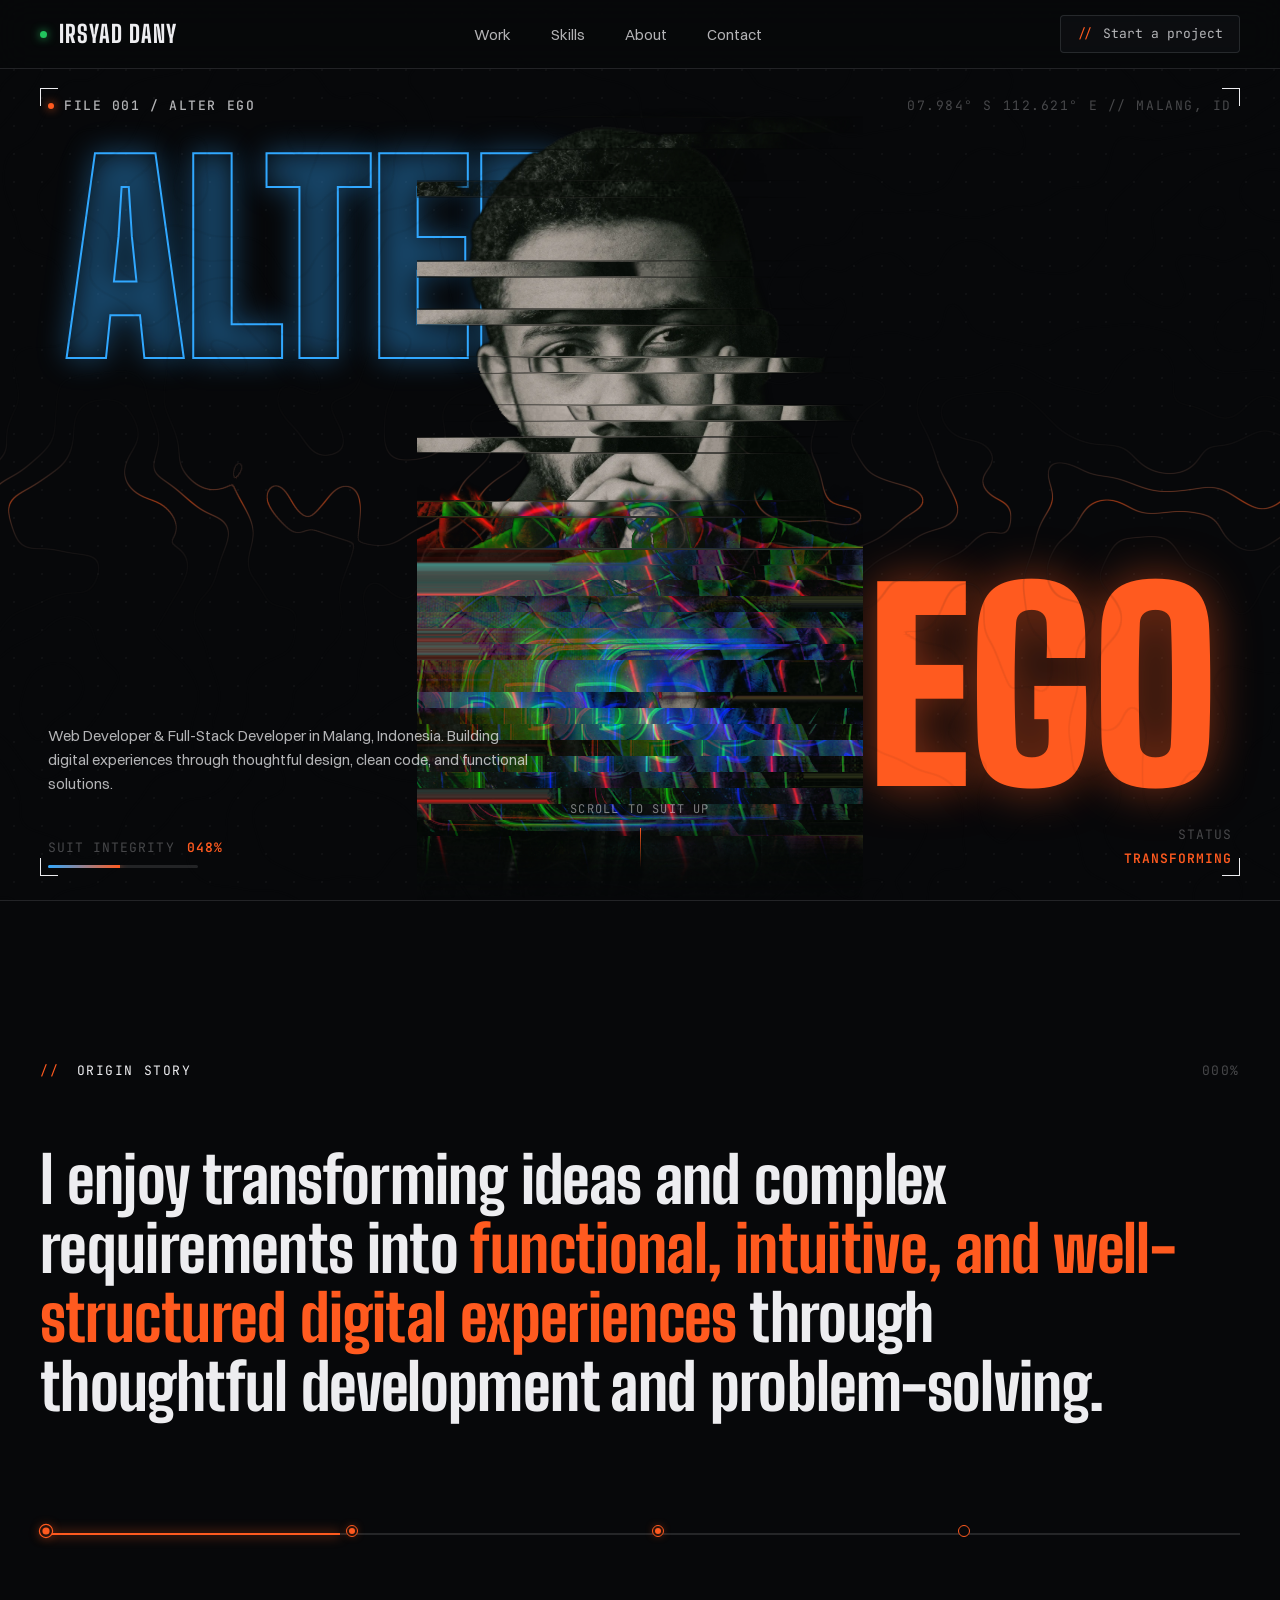
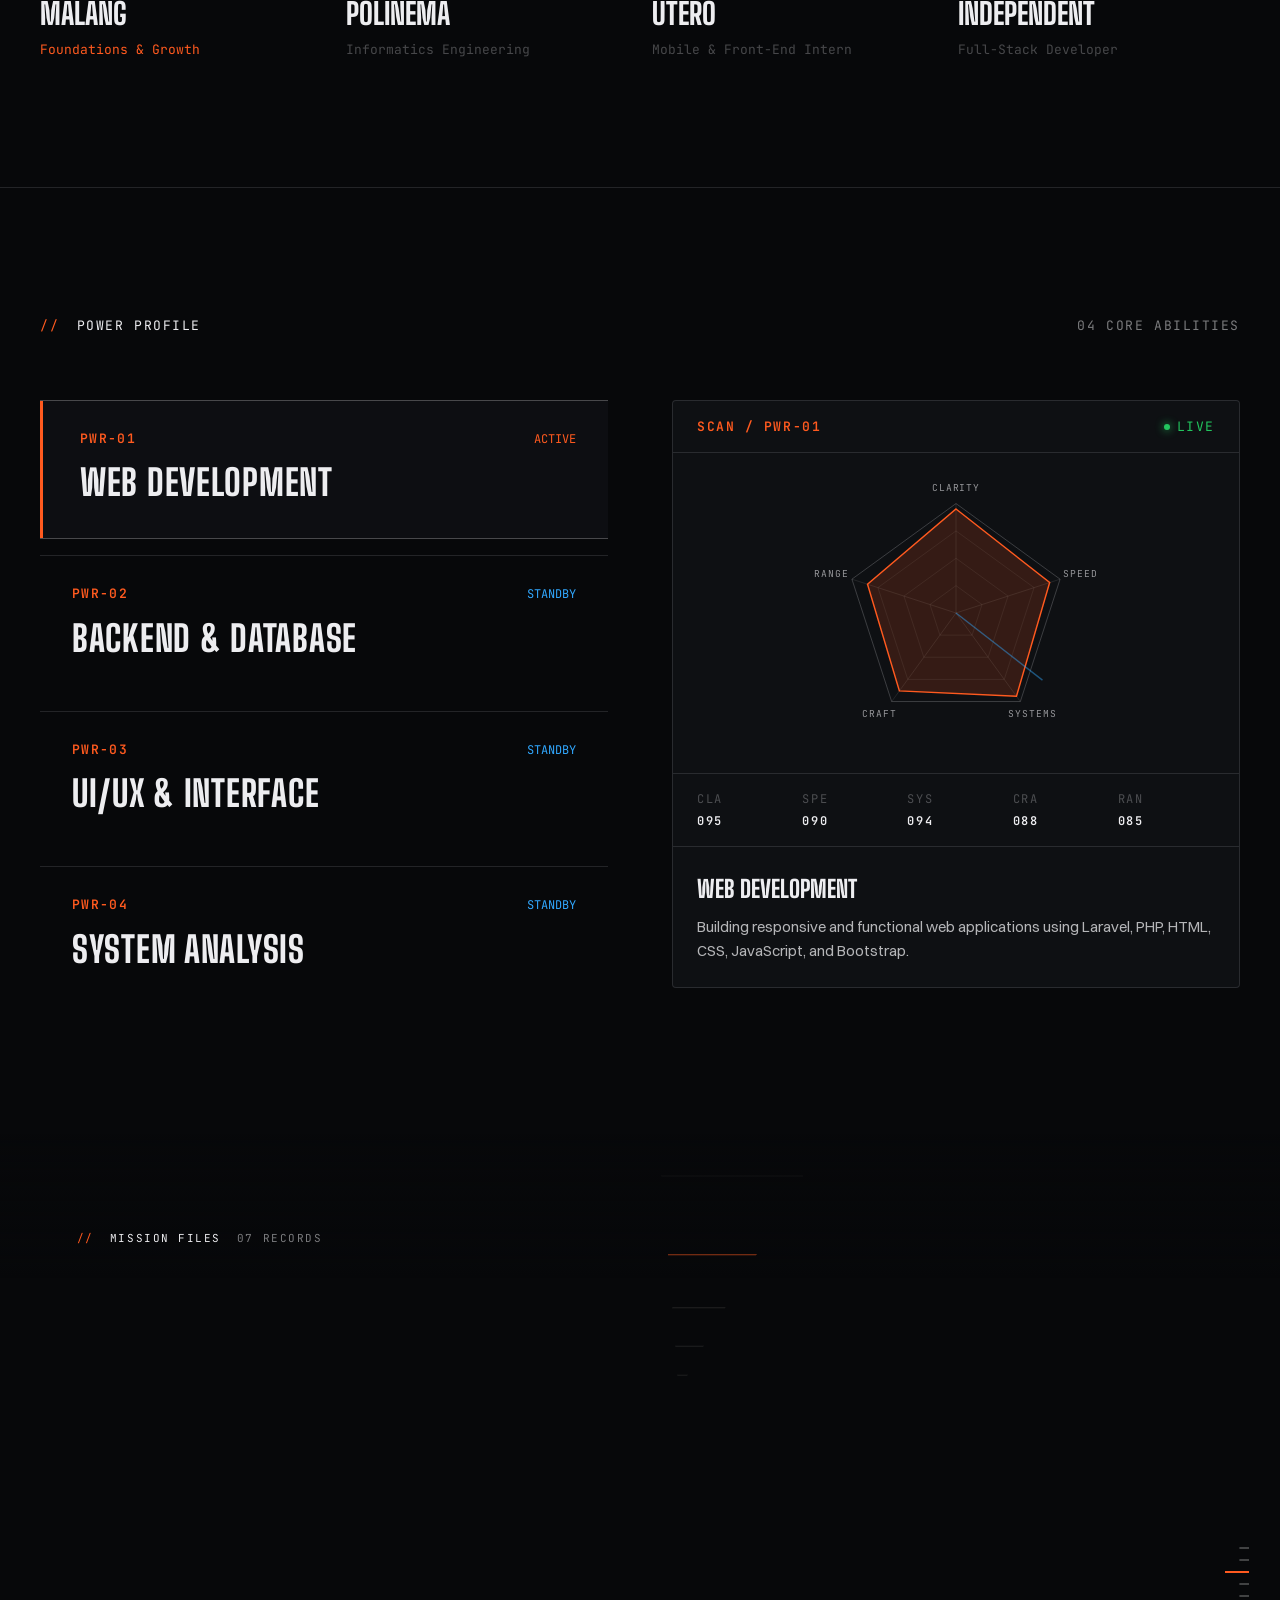
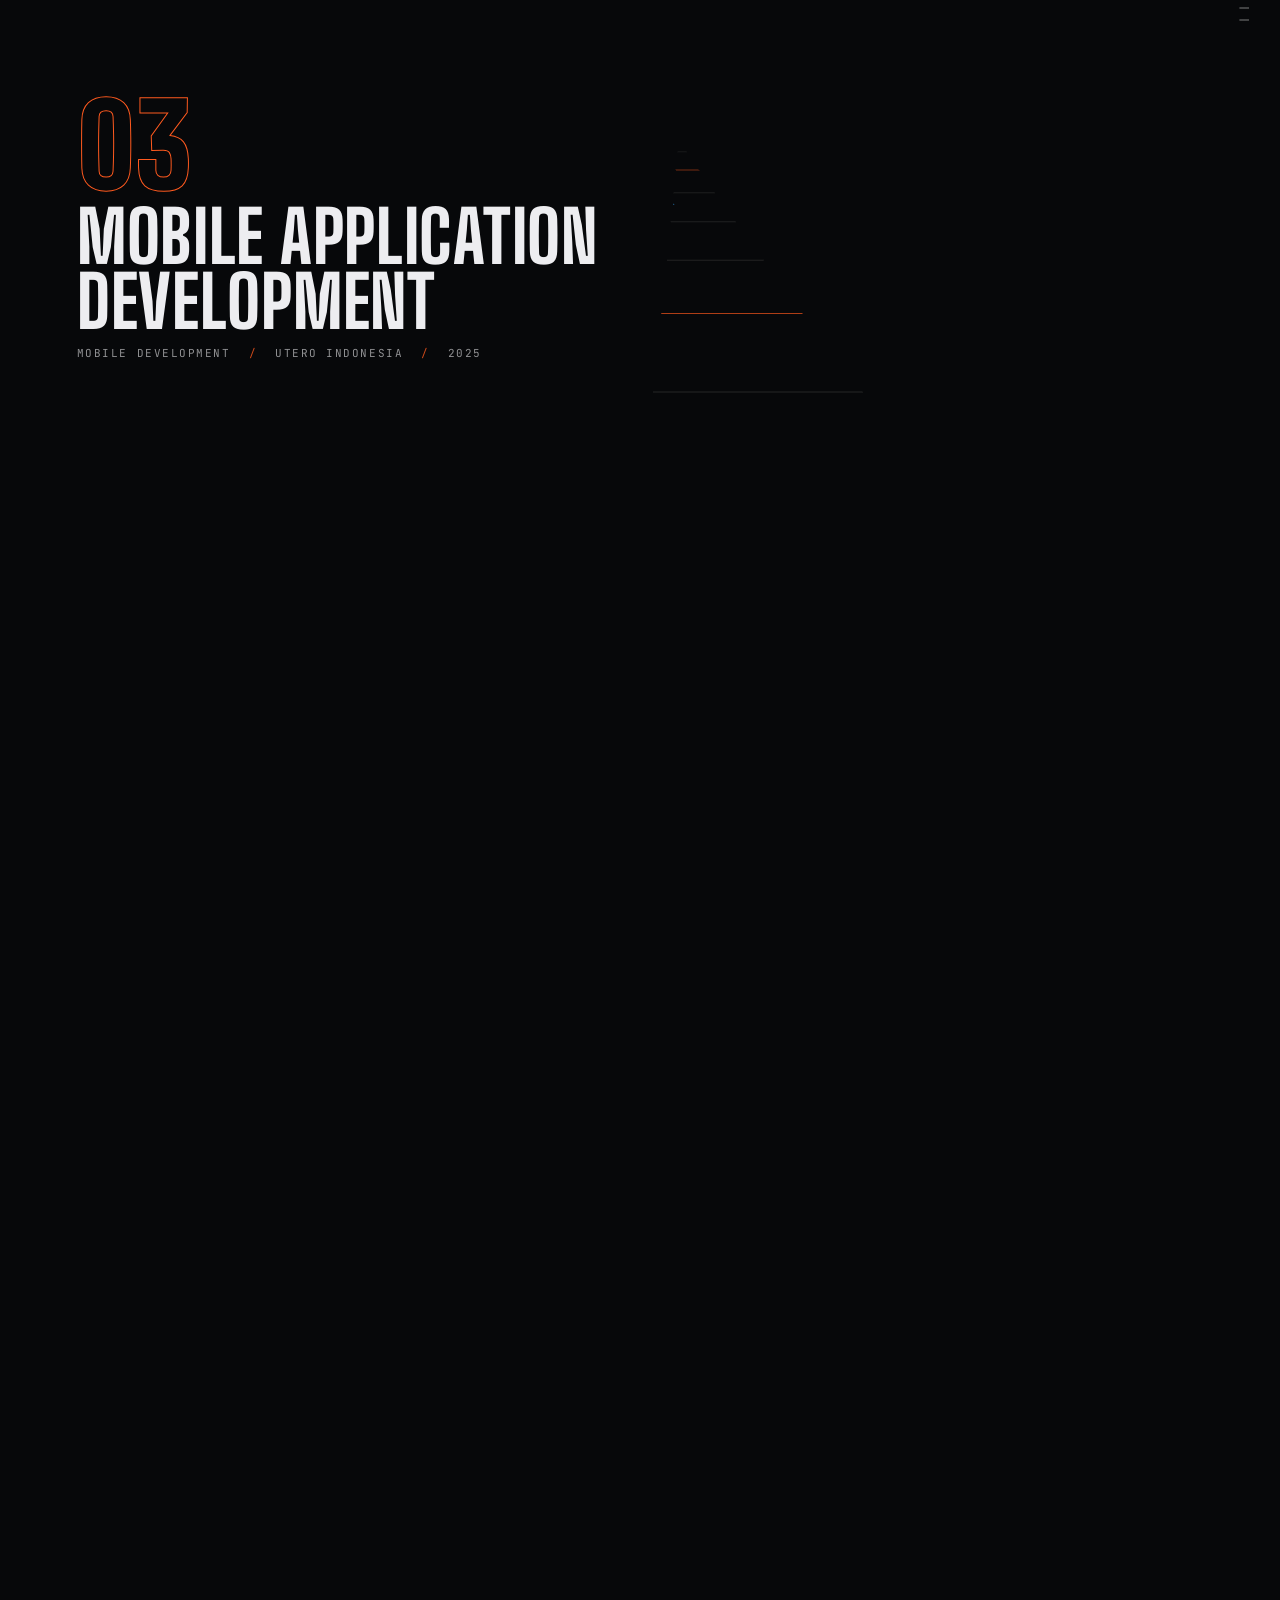
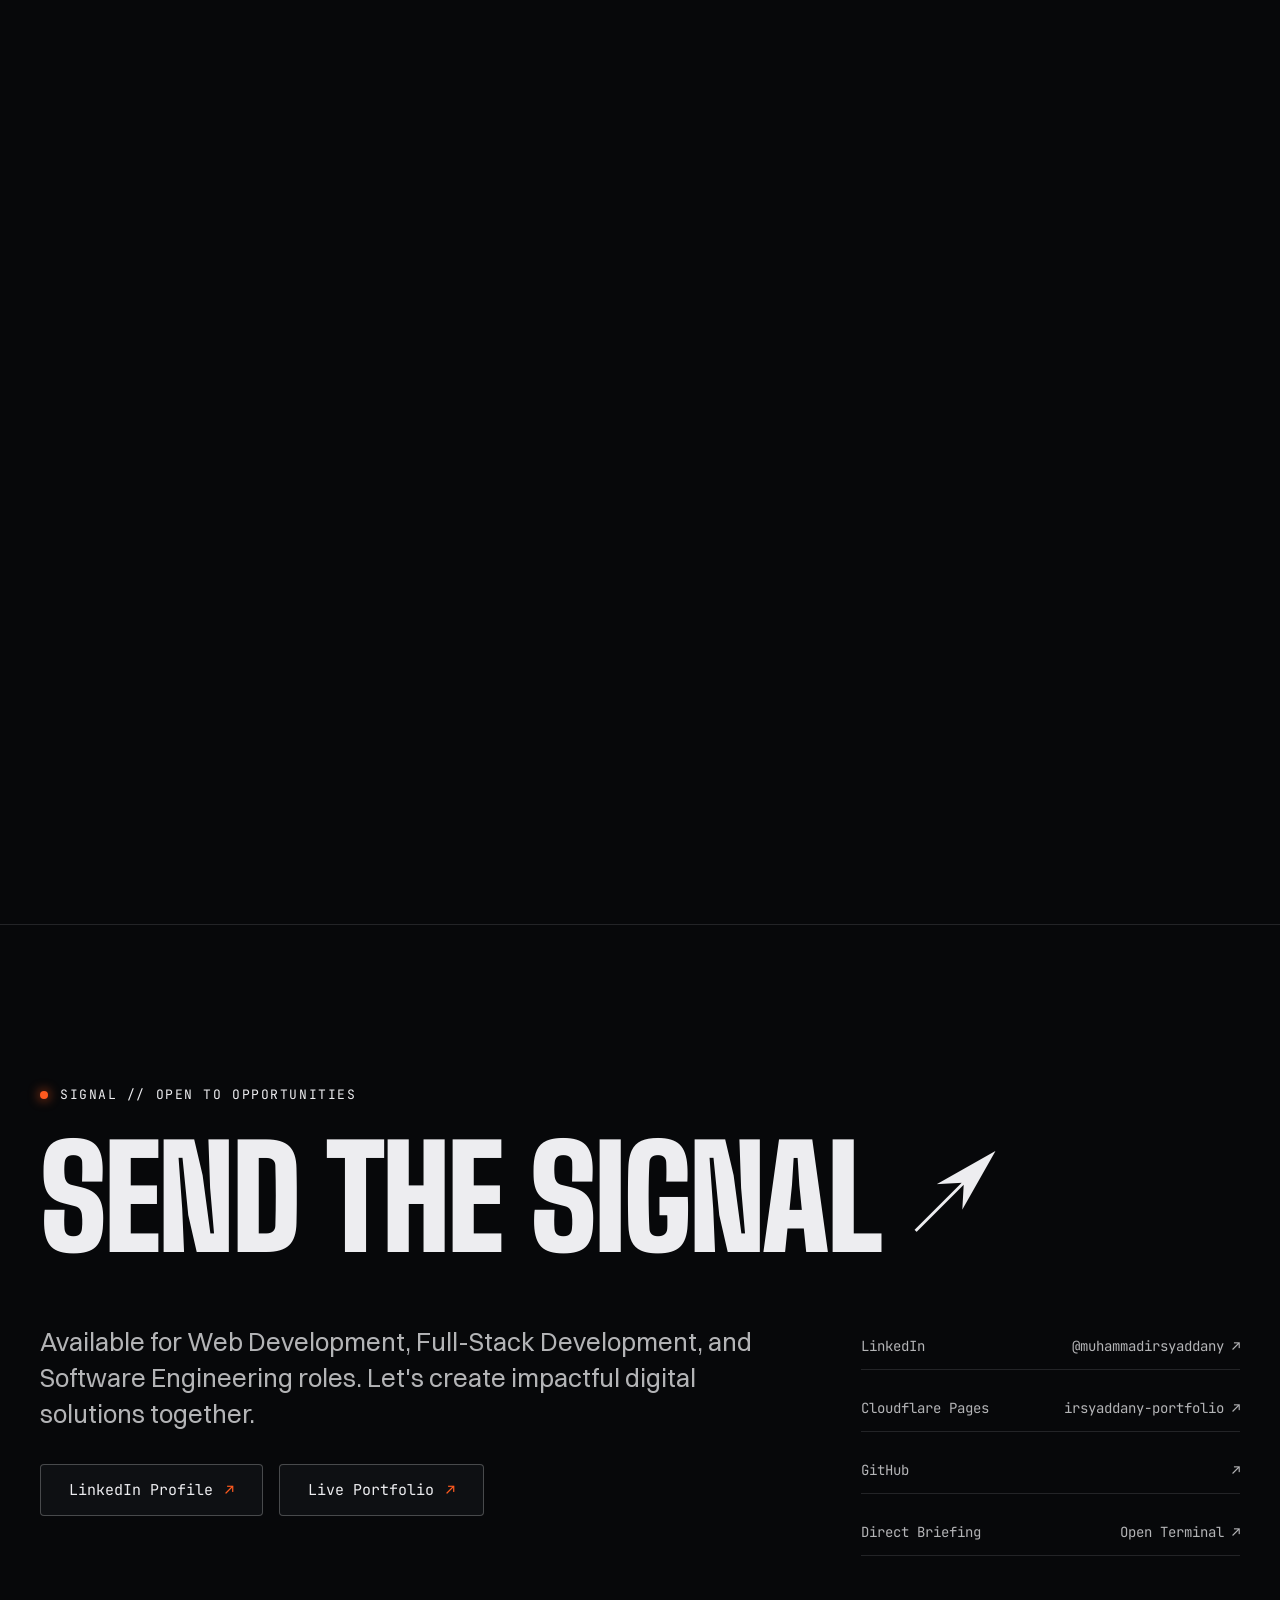
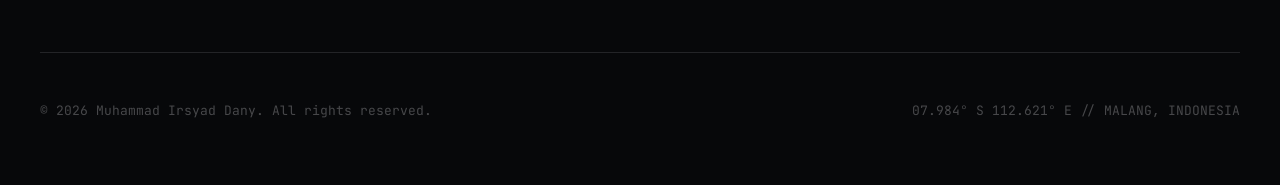
==== commit 822d926e: "Inisialisasi Portofolio Pengembang Pribadi dengan shader WebGL, terminal interaktif, dan modal beris" ====
--- a/index.html
+++ b/index.html
@@ -3,9 +3,15 @@
 <head>
   <meta charset="UTF-8">
   <meta name="viewport" content="width=device-width, initial-scale=1.0">
-  <title>Yassin Farag — Brand and Interface Designer | Alter</title>
-  <meta name="description" content="Independent brand and interface designer in Copenhagen. Identities, websites and wayfinding for products that are hard to explain.">
+  <title>Muhammad Irsyad Dany — Web Developer & Full-Stack Developer</title>
+  <meta name="description" content="Muhammad Irsyad Dany — Web Developer & Full-Stack Developer based in Malang, Indonesia. Building digital experiences through thoughtful design, clean code, and functional solutions.">
   <link rel="icon" type="image/png" href="assets/images/favicon.png">
+
+  <!-- Open Graph / Meta -->
+  <meta property="og:type" content="website">
+  <meta property="og:title" content="Muhammad Irsyad Dany — Web Developer & Full-Stack Developer">
+  <meta property="og:description" content="Building digital experiences through thoughtful design, clean code, and functional solutions.">
+  <meta property="og:url" content="https://irsyaddany-portfolio.pages.dev/">
 
   <!-- Google Fonts: Big Shoulders Display & JetBrains Mono -->
   <link rel="preconnect" href="https://fonts.googleapis.com">
@@ -24,12 +30,13 @@
     <div class="container">
       <nav class="nav-inner" aria-label="Main Navigation">
         <a href="#hero" class="brand-link">
-          <span class="status-beacon" title="Status: Online & Available"></span>
-          <span>Yassin Farag</span>
+          <span class="status-beacon" title="Status: Open to Opportunities"></span>
+          <span>Irsyad Dany</span>
         </a>
 
         <ul class="nav-links">
           <li><a href="#projects" class="nav-link">Work</a></li>
+          <li><a href="#powers" class="nav-link">Skills</a></li>
           <li><a href="#about" class="nav-link" data-open-modal="modal-about">About</a></li>
           <li><a href="#contact" class="nav-link" data-open-modal="modal-contact">Contact</a></li>
         </ul>
@@ -55,11 +62,13 @@
       <div style="margin-top: 4rem; display: flex; flex-direction: column; gap: 2rem;">
         <span class="mono-tag">// NAVIGATION ARCHIVE</span>
         <a href="#projects" class="drawer-link" style="font-family: var(--font-display); font-size: 2.5rem; font-weight: 800;">WORK</a>
+        <a href="#powers" class="drawer-link" style="font-family: var(--font-display); font-size: 2.5rem; font-weight: 800;">SKILLS</a>
         <a href="#about" class="drawer-link" data-open-modal="modal-about" style="font-family: var(--font-display); font-size: 2.5rem; font-weight: 800;">ABOUT</a>
         <a href="#contact" class="drawer-link" data-open-modal="modal-contact" style="font-family: var(--font-display); font-size: 2.5rem; font-weight: 800;">CONTACT</a>
         <div style="margin-top: 2rem; padding-top: 2rem; border-top: 1px solid var(--border-subtle);">
           <p class="mono-tag" style="margin-bottom: 0.5rem;">DIRECT COMM</p>
-          <a href="#" data-copy-email="hello@example.com" style="color: var(--accent-orange); font-family: var(--font-mono); font-size: 0.875rem;">hello@example.com ↗</a>
+          <a href="https://www.linkedin.com/in/muhammadirsyaddany/" target="_blank" rel="noopener noreferrer" style="color: var(--accent-orange); font-family: var(--font-mono); font-size: 0.875rem; display: block; margin-bottom: 0.5rem;">LinkedIn // muhammadirsyaddany ↗</a>
+          <a href="https://irsyaddany-portfolio.pages.dev/" target="_blank" rel="noopener noreferrer" style="color: var(--text-secondary); font-family: var(--font-mono); font-size: 0.875rem;">irsyaddany-portfolio.pages.dev ↗</a>
         </div>
       </div>
     </div>
@@ -67,7 +76,7 @@
 
   <main>
     <!-- ==========================================================================
-         HERO SECTION: SUIT UP TACTICAL STAGE
+         HERO SECTION: SUIT UP STAGE (EXACT FRAMER MATCH)
          ========================================================================== -->
     <section class="hero-stage" id="hero">
       <!-- Three.js Canvas Container -->
@@ -76,7 +85,22 @@
       </div>
 
       <!-- Fallback Silhouette image -->
-      <img src="assets/images/hero-fallback.png" alt="Yassin Farag Silhouette" class="hero-fallback-img">
+      <img src="assets/images/hero-fallback.png" alt="Muhammad Irsyad Dany Silhouette" class="hero-fallback-img">
+
+      <!-- Giant Typography Placed on Left and Right Behind Character -->
+      <div class="hero-names-backdrop">
+        <div class="hero-name-left-wrap">
+          <h1 class="hero-title-text name-1" id="hero-name-1" data-civilian="IRSYAD" data-suited="ALTER">IRSYAD</h1>
+        </div>
+        <div class="hero-name-right-wrap">
+          <span class="hero-title-text name-2" id="hero-name-2" data-civilian="DANY" data-suited="EGO">DANY</span>
+        </div>
+      </div>
+
+      <!-- Center Subtext on Bottom Left -->
+      <p class="hero-center-subtext">
+        Web Developer & Full-Stack Developer in Malang, Indonesia. Building digital experiences through thoughtful design, clean code, and functional solutions.
+      </p>
 
       <!-- HUD Viewfinder Overlay -->
       <div class="hud-viewfinder">
@@ -93,23 +117,8 @@
             <span class="hud-file-label" id="hud-file-label">FILE 001 / CIVILIAN</span>
           </div>
           <div class="hud-coords">
-            <span>55.676° N 12.568° E</span>
-          </div>
-        </div>
-
-        <!-- Center Giant Typography -->
-        <div class="hero-content">
-          <div class="hero-names-wrap">
-            <div class="hero-row">
-              <h1 class="hero-title-text" id="hero-name-1" data-civilian="YASSIN" data-suited="ALTER">YASSIN</h1>
-            </div>
-            <div class="hero-row">
-              <span class="hero-title-text" id="hero-name-2" data-civilian="FARAG" data-suited="EGO">FARAG</span>
-            </div>
-          </div>
-          <p class="hero-subtext">
-            Independent designer in Copenhagen. By day: identities, websites and wayfinding. By deadline: something else.
-          </p>
+            <span>07.984° S 112.621° E // MALANG, ID</span>
+          </div>
         </div>
 
         <!-- Bottom HUD Controls -->
@@ -141,44 +150,56 @@
     </section>
 
     <!-- ==========================================================================
-         ORIGIN STORY SECTION
+         ORIGIN STORY SECTION (EXACT FRAMER MATCH)
          ========================================================================== -->
-    <section class="section" id="origin">
+    <section class="origin-section" id="origin">
       <div class="container">
-        <div class="section-header">
-          <h2 class="section-title"><span>//</span> Origin story</h2>
-          <span class="section-count">01 / Profile</span>
+        <div class="origin-header">
+          <div class="origin-header-title">
+            <span>//</span> Origin story
+          </div>
+          <div class="origin-counter" id="origin-counter">
+            000%
+          </div>
         </div>
 
         <p class="origin-statement" id="origin-statement-text">
-          Ten years in studios taught me one rule: if a brand needs a paragraph to explain itself, <em>the design isn’t finished</em>. So I work like a specialist on call. One founder, one product, no committee, from the first sketch to the files that ship.
+          I enjoy transforming ideas and complex requirements into <span class="highlight">functional, intuitive, and well-structured digital experiences</span> through thoughtful development and problem-solving.
         </p>
 
         <!-- Interactive Timeline Stops -->
         <div class="timeline-route">
           <div class="timeline-track">
-            <div class="timeline-progress-bar" id="timeline-progress-bar"></div>
+            <div class="timeline-progress-fill" id="timeline-progress-fill"></div>
           </div>
           <div class="timeline-stops">
-            <div class="timeline-stop" data-step="0">
-              <span class="stop-marker"></span>
-              <h3 class="stop-city">Cairo</h3>
-              <p class="stop-detail">Foundations & Typography</p>
+            <div class="timeline-stop active" data-step="0">
+              <div class="stop-marker">
+                <div class="stop-marker-dot"></div>
+              </div>
+              <h3 class="stop-city">Malang</h3>
+              <p class="stop-detail">Foundations & Growth</p>
             </div>
             <div class="timeline-stop" data-step="1">
-              <span class="stop-marker"></span>
-              <h3 class="stop-city">Amsterdam</h3>
-              <p class="stop-detail">Design Studios & Scale</p>
+              <div class="stop-marker">
+                <div class="stop-marker-dot"></div>
+              </div>
+              <h3 class="stop-city">Polinema</h3>
+              <p class="stop-detail">Informatics Engineering</p>
             </div>
             <div class="timeline-stop" data-step="2">
-              <span class="stop-marker"></span>
-              <h3 class="stop-city">Copenhagen</h3>
-              <p class="stop-detail">Wayfinding & Architecture</p>
-            </div>
-            <div class="timeline-stop active" data-step="3">
-              <span class="stop-marker"></span>
+              <div class="stop-marker">
+                <div class="stop-marker-dot"></div>
+              </div>
+              <h3 class="stop-city">UTERO</h3>
+              <p class="stop-detail">Mobile & Front-End Intern</p>
+            </div>
+            <div class="timeline-stop" data-step="3">
+              <div class="stop-marker">
+                <div class="stop-marker-dot"></div>
+              </div>
               <h3 class="stop-city">Independent</h3>
-              <p class="stop-detail">Specialist On Call</p>
+              <p class="stop-detail">Full-Stack Developer</p>
             </div>
           </div>
         </div>
@@ -186,70 +207,109 @@
     </section>
 
     <!-- ==========================================================================
-         POWER PROFILE SECTION
+         POWER PROFILE SECTION (SKILLS + SPIDER CHART RADAR)
          ========================================================================== -->
-    <section class="section" id="powers">
+    <section class="powers-section" id="powers">
       <div class="container">
-        <div class="section-header">
-          <h2 class="section-title"><span>//</span> Power profile</h2>
-          <span class="section-count">04 abilities</span>
+        <div class="powers-header">
+          <div class="powers-header-title">
+            <span>//</span> Power profile
+          </div>
+          <div class="mono-tag">04 core abilities</div>
         </div>
 
         <div class="powers-grid">
-          <!-- Power Cards List -->
+          <!-- Power Cards Rows -->
           <div class="powers-list">
-            <div class="power-card active" data-power="pwr-01">
-              <div class="power-meta">
-                <span class="power-code">PWR-01</span>
-                <span class="power-badge">Active</span>
-              </div>
-              <h3 class="power-name">Identity systems</h3>
-            </div>
-
-            <div class="power-card" data-power="pwr-02">
-              <div class="power-meta">
-                <span class="power-code">PWR-02</span>
-                <span class="power-badge">Standby</span>
-              </div>
-              <h3 class="power-name">Websites</h3>
-            </div>
-
-            <div class="power-card" data-power="pwr-03">
-              <div class="power-meta">
-                <span class="power-code">PWR-03</span>
-                <span class="power-badge">Standby</span>
-              </div>
-              <h3 class="power-name">Wayfinding</h3>
-            </div>
-
-            <div class="power-card" data-power="pwr-04">
-              <div class="power-meta">
-                <span class="power-code">PWR-04</span>
-                <span class="power-badge">Standby</span>
-              </div>
-              <h3 class="power-name">Art direction</h3>
+            <div class="power-row active" data-power="pwr-01">
+              <div class="power-row-meta">
+                <span class="power-row-code">PWR-01</span>
+                <span class="power-row-status">Active</span>
+              </div>
+              <h3 class="power-row-name">Web Development</h3>
+            </div>
+
+            <div class="power-row" data-power="pwr-02">
+              <div class="power-row-meta">
+                <span class="power-row-code">PWR-02</span>
+                <span class="power-row-status">Standby</span>
+              </div>
+              <h3 class="power-row-name">Backend & Database</h3>
+            </div>
+
+            <div class="power-row" data-power="pwr-03">
+              <div class="power-row-meta">
+                <span class="power-row-code">PWR-03</span>
+                <span class="power-row-status">Standby</span>
+              </div>
+              <h3 class="power-row-name">UI/UX & Interface</h3>
+            </div>
+
+            <div class="power-row" data-power="pwr-04">
+              <div class="power-row-meta">
+                <span class="power-row-code">PWR-04</span>
+                <span class="power-row-status">Standby</span>
+              </div>
+              <h3 class="power-row-name">System Analysis</h3>
             </div>
           </div>
 
           <!-- Radar Scanner & Readout Panel -->
           <div class="power-radar-panel">
-            <div class="radar-screen-wrap">
-              <div class="radar-circle c1"></div>
-              <div class="radar-circle c2"></div>
-              <div class="radar-circle c3"></div>
-              <div class="radar-crosshair-h"></div>
-              <div class="radar-crosshair-v"></div>
-              <div class="radar-sweep"></div>
-              <div class="radar-target-dot" id="radar-target-dot" style="top: 35%; left: 60%;"></div>
-            </div>
-
-            <div class="radar-readout">
-              <div class="readout-header">
-                <span class="readout-code" id="readout-power-code">Scan / PWR-01</span>
-                <span class="readout-live-tag">Live</span>
-              </div>
-              <p class="readout-text" id="readout-power-desc">
-                Marks, type, colour and the rules that keep them consistent long after I leave the room. Complete corporate identities and design systems.
+            <div class="radar-top-bar">
+              <span class="radar-code-label" id="radar-code-label">Scan / PWR-01</span>
+              <span class="radar-live-badge">Live</span>
+            </div>
+
+            <!-- SVG 5-Axis Spider Chart -->
+            <div class="radar-svg-stage">
+              <svg id="radar-svg" viewBox="0 0 300 300" preserveAspectRatio="xMidYMid meet">
+                <!-- Concentric Grid Polygons -->
+                <polygon id="radar-grid-1" points="" style="fill:none; stroke:rgba(237,237,240,0.08); stroke-width:1;"></polygon>
+                <polygon id="radar-grid-2" points="" style="fill:none; stroke:rgba(237,237,240,0.08); stroke-width:1;"></polygon>
+                <polygon id="radar-grid-3" points="" style="fill:none; stroke:rgba(237,237,240,0.08); stroke-width:1;"></polygon>
+                <polygon id="radar-grid-4" points="" style="fill:none; stroke:rgba(237,237,240,0.22); stroke-width:1;"></polygon>
+                
+                <!-- Axis Radial Lines & Labels Group -->
+                <g id="radar-axes-group"></g>
+
+                <!-- Active Filled Stats Polygon -->
+                <polygon id="radar-stats-poly" points="" style="fill:rgba(255, 90, 31, 0.16); stroke:#ff5a1f; stroke-width:1.5; transition: all 0.4s cubic-bezier(0.16, 1, 0.3, 1);"></polygon>
+                
+                <!-- Rotating Radar Sweep Line -->
+                <line id="radar-sweep-line" x1="150" y1="150" x2="150" y2="36" style="stroke:rgba(49, 168, 255, 0.45); stroke-width:1.5;"></line>
+              </svg>
+            </div>
+
+            <!-- Tabular Numerical Readouts -->
+            <div class="radar-readouts-grid">
+              <div class="readout-item">
+                <span class="readout-axis">CLA</span>
+                <span class="readout-val" id="stat-val-0">095</span>
+              </div>
+              <div class="readout-item">
+                <span class="readout-axis">SPE</span>
+                <span class="readout-val" id="stat-val-1">090</span>
+              </div>
+              <div class="readout-item">
+                <span class="readout-axis">SYS</span>
+                <span class="readout-val" id="stat-val-2">094</span>
+              </div>
+              <div class="readout-item">
+                <span class="readout-axis">CRA</span>
+                <span class="readout-val" id="stat-val-3">088</span>
+              </div>
+              <div class="readout-item">
+                <span class="readout-axis">RAN</span>
+                <span class="readout-val" id="stat-val-4">085</span>
+              </div>
+            </div>
+
+            <!-- Bottom Ability Description -->
+            <div class="radar-info-box">
+              <h4 class="radar-info-title" id="radar-info-title">Web Development</h4>
+              <p class="radar-info-desc" id="radar-info-desc">
+                Building responsive and functional web applications using Laravel, PHP, HTML, CSS, JavaScript, and Bootstrap.
               </p>
             </div>
           </div>
@@ -258,96 +318,40 @@
     </section>
 
     <!-- ==========================================================================
-         MISSION FILES SECTION (PROJECTS)
+         MISSION TUNNEL SECTION (510vh 3D WEBGL BENDING TUNNEL)
          ========================================================================== -->
-    <section class="section" id="projects">
-      <div class="container">
-        <div class="section-header">
-          <h2 class="section-title"><span>//</span> Mission files</h2>
-          <span class="section-count">07 records</span>
-        </div>
-
-        <div class="projects-header-info">
-          <span>CLASSIFIED ARCHIVE</span>
-          <span>Hover a file to declassify ↗</span>
-        </div>
-
-        <div class="projects-list">
-          <!-- Project 01 -->
-          <div class="project-row" data-project="halden-acoustics">
-            <span class="project-file-num">File 01</span>
-            <h3 class="project-name">Halden Acoustics</h3>
-            <span class="project-discipline">Identity, Packaging</span>
-            <span class="project-client">Halden, Oslo</span>
-            <span class="project-year">2026</span>
-            <span class="project-arrow">↗</span>
-          </div>
-
-          <!-- Project 02 -->
-          <div class="project-row" data-project="parallel-archive">
-            <span class="project-file-num">File 02</span>
-            <h3 class="project-name">Parallel Archive</h3>
-            <span class="project-discipline">Website, Art direction</span>
-            <span class="project-client">Parallel, Rotterdam</span>
-            <span class="project-year">2025</span>
-            <span class="project-arrow">↗</span>
-          </div>
-
-          <!-- Project 03 -->
-          <div class="project-row" data-project="nordvik-ceramics">
-            <span class="project-file-num">File 03</span>
-            <h3 class="project-name">Nordvik Ceramics</h3>
-            <span class="project-discipline">Identity, E-commerce</span>
-            <span class="project-client">Nordvik, Bergen</span>
-            <span class="project-year">2025</span>
-            <span class="project-arrow">↗</span>
-          </div>
-
-          <!-- Project 04 -->
-          <div class="project-row" data-project="lumen-line">
-            <span class="project-file-num">File 04</span>
-            <h3 class="project-name">Lumen Line</h3>
-            <span class="project-discipline">Wayfinding, Signage</span>
-            <span class="project-client">Aarhus Light Rail</span>
-            <span class="project-year">2024</span>
-            <span class="project-arrow">↗</span>
-          </div>
-
-          <!-- Project 05 -->
-          <div class="project-row" data-project="osk-audio">
-            <span class="project-file-num">File 05</span>
-            <h3 class="project-name">Osk Audio</h3>
-            <span class="project-discipline">Identity, Launch site</span>
-            <span class="project-client">Osk, Copenhagen</span>
-            <span class="project-year">2024</span>
-            <span class="project-arrow">↗</span>
-          </div>
-
-          <!-- Project 06 -->
-          <div class="project-row" data-project="mork-roasters">
-            <span class="project-file-num">File 06</span>
-            <h3 class="project-name">Mørk Roasters</h3>
-            <span class="project-discipline">Identity, Packaging</span>
-            <span class="project-client">Mørk, Trondheim</span>
-            <span class="project-year">2023</span>
-            <span class="project-arrow">↗</span>
-          </div>
-
-          <!-- Project 07 -->
-          <div class="project-row" data-project="kunsthal-nord">
-            <span class="project-file-num">File 07</span>
-            <h3 class="project-name">Kunsthal Nord</h3>
-            <span class="project-discipline">Wayfinding, Signage</span>
-            <span class="project-client">Kunsthal Nord, Aalborg</span>
-            <span class="project-year">2023</span>
-            <span class="project-arrow">↗</span>
-          </div>
-        </div>
-      </div>
-
-      <!-- Floating Image Preview Element -->
-      <div class="project-floating-preview" id="project-floating-preview">
-        <img src="" alt="Project Preview">
+    <section class="mission-tunnel-wrap" id="mission-tunnel-section">
+      <div class="mission-tunnel-sticky" id="mission-tunnel-sticky">
+        <!-- 3D Canvas -->
+        <canvas id="mission-tunnel-canvas"></canvas>
+
+        <!-- Top Vignette Gradient -->
+        <div class="tunnel-top-vignette"></div>
+
+        <!-- Section Header Tag -->
+        <div class="tunnel-top-tag">
+          <span class="prefix">//</span>
+          <span>Mission files</span>
+          <span class="count">07 records</span>
+        </div>
+
+        <!-- Vertical Pagination Ticks on Right -->
+        <div class="tunnel-pagination" id="tunnel-pagination-ticks"></div>
+
+        <!-- Active Focused Project Details on Bottom Left -->
+        <div class="tunnel-project-overlay">
+          <div class="tunnel-project-number" id="tunnel-project-num">01</div>
+          <a class="tunnel-project-title-link" id="tunnel-project-title" href="#case-study">
+            DIGITAL INFORMATION SYSTEM
+          </a>
+          <div class="tunnel-project-meta">
+            <span id="tunnel-project-discipline">Website Development</span>
+            <span class="tunnel-meta-sep">/</span>
+            <span id="tunnel-project-client">Academic Project / Malang</span>
+            <span class="tunnel-meta-sep">/</span>
+            <span id="tunnel-project-year">2025</span>
+          </div>
+        </div>
       </div>
     </section>
 
@@ -359,7 +363,7 @@
         <!-- Beacon Bar -->
         <div class="signal-beacon-bar">
           <span class="signal-dot"></span>
-          <span>Signal // Available Q1 2027</span>
+          <span>Signal // Open to Opportunities</span>
         </div>
 
         <!-- Giant Headline -->
@@ -372,39 +376,45 @@
         <div class="signal-content-grid">
           <div>
             <p class="signal-lede">
-              Got a product that’s hard to explain? One email and I’m on it.
+              Available for Web Development, Full-Stack Development, and Software Engineering roles. Let's create impactful digital solutions together.
             </p>
-            <button class="signal-email-btn" data-copy-email="hello@example.com">
-              <span>hello@example.com</span>
-              <span style="color: var(--accent-orange);">[COPY]</span>
-            </button>
+            <div style="display: flex; gap: 1rem; flex-wrap: wrap;">
+              <a href="https://www.linkedin.com/in/muhammadirsyaddany/" target="_blank" rel="noopener noreferrer" class="signal-email-btn">
+                <span>LinkedIn Profile</span>
+                <span style="color: var(--accent-orange);">↗</span>
+              </a>
+              <a href="https://irsyaddany-portfolio.pages.dev/" target="_blank" rel="noopener noreferrer" class="signal-email-btn">
+                <span>Live Portfolio</span>
+                <span style="color: var(--accent-orange);">↗</span>
+              </a>
+            </div>
           </div>
 
           <!-- Direct Channels -->
           <div class="social-links">
-            <a href="https://linkedin.com" target="_blank" rel="noopener noreferrer" class="social-link">
+            <a href="https://www.linkedin.com/in/muhammadirsyaddany/" target="_blank" rel="noopener noreferrer" class="social-link">
               <span>LinkedIn</span>
+              <span>@muhammadirsyaddany ↗</span>
+            </a>
+            <a href="https://irsyaddany-portfolio.pages.dev/" target="_blank" rel="noopener noreferrer" class="social-link">
+              <span>Cloudflare Pages</span>
+              <span>irsyaddany-portfolio ↗</span>
+            </a>
+            <a href="https://github.com" target="_blank" rel="noopener noreferrer" class="social-link">
+              <span>GitHub</span>
               <span>↗</span>
             </a>
-            <a href="https://instagram.com" target="_blank" rel="noopener noreferrer" class="social-link">
-              <span>Instagram</span>
-              <span>↗</span>
-            </a>
-            <a href="https://are.na" target="_blank" rel="noopener noreferrer" class="social-link">
-              <span>Are.na</span>
-              <span>↗</span>
-            </a>
-            <a href="https://dribbble.com" target="_blank" rel="noopener noreferrer" class="social-link">
-              <span>Dribbble</span>
-              <span>↗</span>
+            <a href="#" data-open-modal="modal-contact" class="social-link">
+              <span>Direct Briefing</span>
+              <span>Open Terminal ↗</span>
             </a>
           </div>
         </div>
 
         <!-- Bottom Metadata -->
         <div class="signal-bottom">
-          <span>© 2026 Yassin Farag. All mission files confidential.</span>
-          <span>55.676° N 12.568° E // COPENHAGEN</span>
+          <span>© 2026 Muhammad Irsyad Dany. All rights reserved.</span>
+          <span>07.984° S 112.621° E // MALANG, INDONESIA</span>
         </div>
       </div>
     </footer>
@@ -420,34 +430,34 @@
       <div style="margin-bottom: 2rem;">
         <span class="mono-tag" id="cs-file-tag">Case file 01</span>
         <h2 id="cs-title" style="font-family: var(--font-display); font-size: 3.5rem; font-weight: 800; text-transform: uppercase; margin-top: 0.5rem; line-height: 1;">
-          Halden Acoustics
+          Digital Information System
         </h2>
         <p id="cs-discipline" style="color: var(--accent-orange); font-family: var(--font-mono); font-size: 0.875rem; margin-top: 0.5rem;">
-          Identity, Packaging
+          Website Development
         </p>
       </div>
 
-      <div style="width: 100%; height: 320px; border-radius: 4px; overflow: hidden; margin-bottom: 2.5rem; border: 1px solid var(--border-subtle);">
+      <div style="width: 100%; height: 320px; border-radius: 4px; overflow: hidden; margin-bottom: 2.5rem; border: 1px solid var(--border-subtle); background: var(--bg-card);">
         <img id="cs-image" src="" alt="Case Study Cover" style="width: 100%; height: 100%; object-fit: cover;">
       </div>
 
       <!-- Metadata Grid -->
       <div style="display: grid; grid-template-columns: repeat(4, 1fr); gap: 1rem; padding: 1.5rem 0; border-top: 1px solid var(--border-subtle); border-bottom: 1px solid var(--border-subtle); margin-bottom: 2.5rem;">
         <div>
-          <span class="mono-tag" style="display: block; font-size: 0.75rem;">Client</span>
-          <span id="cs-client" style="font-weight: 600; font-size: 0.9375rem;">Halden, Oslo</span>
+          <span class="mono-tag" style="display: block; font-size: 0.75rem;">Client / Context</span>
+          <span id="cs-client" style="font-weight: 600; font-size: 0.9375rem;">Academic Project</span>
         </div>
         <div>
           <span class="mono-tag" style="display: block; font-size: 0.75rem;">Year</span>
-          <span id="cs-year" style="font-weight: 600; font-size: 0.9375rem;">2026</span>
+          <span id="cs-year" style="font-weight: 600; font-size: 0.9375rem;">2025</span>
         </div>
         <div>
           <span class="mono-tag" style="display: block; font-size: 0.75rem;">Role</span>
-          <span id="cs-role" style="font-weight: 600; font-size: 0.9375rem;">Lead Brand</span>
+          <span id="cs-role" style="font-weight: 600; font-size: 0.9375rem;">Lead Developer</span>
         </div>
         <div>
           <span class="mono-tag" style="display: block; font-size: 0.75rem;">Duration</span>
-          <span id="cs-duration" style="font-weight: 600; font-size: 0.9375rem;">14 weeks</span>
+          <span id="cs-duration" style="font-weight: 600; font-size: 0.9375rem;">12 weeks</span>
         </div>
       </div>
 
@@ -459,12 +469,12 @@
         </div>
 
         <div>
-          <span class="mono-tag">// Approach</span>
+          <span class="mono-tag">// Technical Approach</span>
           <p id="cs-approach" style="font-size: 1.0625rem; color: var(--text-secondary); line-height: 1.6; margin-top: 0.5rem;"></p>
         </div>
 
         <div style="background: var(--bg-card); padding: 1.75rem; border-left: 3px solid var(--accent-orange); border-radius: 0 4px 4px 0;">
-          <span class="mono-tag" style="color: var(--accent-orange);">// Debrief / Outcome</span>
+          <span class="mono-tag" style="color: var(--accent-orange);">// Debrief & Outcome</span>
           <p id="cs-debrief" style="font-size: 1.125rem; color: var(--text-primary); font-weight: 600; line-height: 1.5; margin-top: 0.5rem;"></p>
         </div>
       </div>
@@ -478,9 +488,9 @@
     <div class="modal-panel">
       <button class="modal-close-btn" aria-label="Close personnel file">✕</button>
 
-      <span class="mono-tag" style="color: var(--accent-cyan);">// PERSONNEL FILE // CLEARANCE: PUBLIC</span>
+      <span class="mono-tag" style="color: var(--accent-cyan);">// PERSONNEL DOSSIER // CLEARANCE: PUBLIC</span>
       <h2 style="font-family: var(--font-display); font-size: 3.5rem; font-weight: 800; text-transform: uppercase; margin: 0.5rem 0 2rem 0; line-height: 1;">
-        Yassin Farag
+        Muhammad Irsyad Dany
       </h2>
 
       <!-- Interactive Alter Ego Reveal Slider -->
@@ -509,47 +519,40 @@
       <!-- Bio / Dossier -->
       <div style="display: flex; flex-direction: column; gap: 1.5rem; color: var(--text-secondary); line-height: 1.6; font-size: 1rem; margin-bottom: 3rem;">
         <p>
-          I grew up in Cairo, studied graphic design there, and spent eight years in studios in Cairo, Amsterdam and Copenhagen before going independent in 2022.
+          I'm Muhammad Irsyad Dany, a Web Developer and Informatics Engineering graduate from State Polytechnic of Malang, Indonesia. I enjoy transforming ideas and complex requirements into functional, intuitive, and well-structured digital experiences through thoughtful development and problem-solving.
         </p>
         <p>
-          Most of my clients are small teams with one good product and no time to explain it. I work with them directly, usually alone, sometimes with a photographer, developer or copywriter I trust.
+          With experience in front-end mobile development, web development, and system analysis, I've worked on various academic, personal, and professional projects. My journey continues to be driven by curiosity, continuous learning, and a passion for building technology that makes a meaningful impact.
         </p>
-        <p>
-          Outside client work I collect bus timetables and badly translated signs. That is where most of my opinions about wayfinding come from.
+        <p style="color: var(--accent-cyan); font-weight: 500;">
+          "Web developer crafting digital experiences, functional systems, and meaningful solutions through code."
         </p>
       </div>
 
-      <!-- Career Timeline -->
+      <!-- Career & Educational Record -->
       <div style="border-top: 1px solid var(--border-subtle); padding-top: 2rem; margin-bottom: 3rem;">
-        <span class="mono-tag">// Career Record</span>
+        <span class="mono-tag">// Track Record & Education</span>
         <div style="display: flex; flex-direction: column; gap: 1.25rem; margin-top: 1.5rem;">
           <div style="display: flex; justify-content: space-between; border-bottom: 1px solid var(--border-subtle); padding-bottom: 0.75rem;">
             <div>
-              <h4 style="font-weight: 700; color: var(--text-primary);">Independent Designer</h4>
-              <p style="font-size: 0.875rem; color: var(--text-tertiary);">Self-employed, Copenhagen</p>
-            </div>
-            <span class="mono-tag" style="color: var(--accent-orange);">2022–NOW</span>
+              <h4 style="font-weight: 700; color: var(--text-primary);">Web & Full-Stack Developer</h4>
+              <p style="font-size: 0.875rem; color: var(--text-tertiary);">Independent Practice, Malang</p>
+            </div>
+            <span class="mono-tag" style="color: var(--accent-orange);">PRESENT</span>
           </div>
           <div style="display: flex; justify-content: space-between; border-bottom: 1px solid var(--border-subtle); padding-bottom: 0.75rem;">
             <div>
-              <h4 style="font-weight: 700; color: var(--text-primary);">Senior Brand Designer</h4>
-              <p style="font-size: 0.875rem; color: var(--text-tertiary);">Studio Kvist, Copenhagen</p>
-            </div>
-            <span class="mono-tag">2019–2022</span>
+              <h4 style="font-weight: 700; color: var(--text-primary);">Mobile & Front-End Developer Intern</h4>
+              <p style="font-size: 0.875rem; color: var(--text-tertiary);">UTERO Indonesia</p>
+            </div>
+            <span class="mono-tag">2025</span>
           </div>
           <div style="display: flex; justify-content: space-between; border-bottom: 1px solid var(--border-subtle); padding-bottom: 0.75rem;">
             <div>
-              <h4 style="font-weight: 700; color: var(--text-primary);">Brand & Interface Designer</h4>
-              <p style="font-size: 0.875rem; color: var(--text-tertiary);">Mono Haus, Amsterdam</p>
-            </div>
-            <span class="mono-tag">2016–2019</span>
-          </div>
-          <div style="display: flex; justify-content: space-between;">
-            <div>
-              <h4 style="font-weight: 700; color: var(--text-primary);">Junior Designer</h4>
-              <p style="font-size: 0.875rem; color: var(--text-tertiary);">Atelier Sahn, Cairo</p>
-            </div>
-            <span class="mono-tag">2014–2016</span>
+              <h4 style="font-weight: 700; color: var(--text-primary);">Informatics Engineering Graduate</h4>
+              <p style="font-size: 0.875rem; color: var(--text-tertiary);">State Polytechnic of Malang (Polinema)</p>
+            </div>
+            <span class="mono-tag">ACADEMIC</span>
           </div>
         </div>
       </div>
@@ -568,39 +571,34 @@
         Open a file
       </h2>
       <p style="color: var(--text-secondary); font-size: 0.9375rem; margin-bottom: 2rem;">
-        Tell me about the product that’s hard to explain. A few lines are enough. Every brief gets a personal reply within 2 working days.
+        Available for full-time opportunities, collaborations, and contract projects. Leave a message below or connect directly via LinkedIn.
       </p>
 
       <form id="mission-contact-form" style="display: flex; flex-direction: column; gap: 1.5rem;">
         <div>
           <label class="mono-tag" style="display: block; margin-bottom: 0.5rem;">01 / YOUR NAME *</label>
-          <input type="text" required placeholder="Alex Mercer" style="width: 100%; padding: 0.875rem 1rem; background: var(--bg-card); border: 1px solid var(--border-medium); border-radius: 4px; color: var(--text-primary); font-family: var(--font-body); font-size: 0.9375rem;">
+          <input type="text" required placeholder="Hiring Manager / Founder" style="width: 100%; padding: 0.875rem 1rem; background: var(--bg-card); border: 1px solid var(--border-medium); border-radius: 4px; color: var(--text-primary); font-family: var(--font-body); font-size: 0.9375rem;">
         </div>
 
         <div>
           <label class="mono-tag" style="display: block; margin-bottom: 0.5rem;">02 / DIRECT EMAIL *</label>
-          <input type="email" required placeholder="alex@company.com" style="width: 100%; padding: 0.875rem 1rem; background: var(--bg-card); border: 1px solid var(--border-medium); border-radius: 4px; color: var(--text-primary); font-family: var(--font-body); font-size: 0.9375rem;">
-        </div>
-
-        <div>
-          <label class="mono-tag" style="display: block; margin-bottom: 0.5rem;">03 / COMPANY OR PROJECT</label>
-          <input type="text" placeholder="Acoustic Labs Inc." style="width: 100%; padding: 0.875rem 1rem; background: var(--bg-card); border: 1px solid var(--border-medium); border-radius: 4px; color: var(--text-primary); font-family: var(--font-body); font-size: 0.9375rem;">
-        </div>
-
-        <div>
-          <label class="mono-tag" style="display: block; margin-bottom: 0.5rem;">04 / WHAT NEEDS SOLVING</label>
+          <input type="email" required placeholder="contact@company.com" style="width: 100%; padding: 0.875rem 1rem; background: var(--bg-card); border: 1px solid var(--border-medium); border-radius: 4px; color: var(--text-primary); font-family: var(--font-body); font-size: 0.9375rem;">
+        </div>
+
+        <div>
+          <label class="mono-tag" style="display: block; margin-bottom: 0.5rem;">03 / ROLE OR PROJECT TYPE</label>
           <select style="width: 100%; padding: 0.875rem 1rem; background: var(--bg-card); border: 1px solid var(--border-medium); border-radius: 4px; color: var(--text-primary); font-family: var(--font-body); font-size: 0.9375rem;">
-            <option value="identity">Complete Identity System</option>
-            <option value="website">Custom Website & Digital Experience</option>
-            <option value="wayfinding">Wayfinding & Spatial Signage</option>
-            <option value="art-direction">Art Direction & Launch Campaign</option>
-            <option value="other">Multiple / Full Retainer</option>
+            <option value="full-stack">Full-Stack Development Role</option>
+            <option value="web-dev">Web Application Development (Laravel/PHP/JS)</option>
+            <option value="backend">Backend & Database Architecture</option>
+            <option value="mobile">Mobile Front-End Development</option>
+            <option value="contract">Project Contract / Freelance</option>
           </select>
         </div>
 
         <div>
-          <label class="mono-tag" style="display: block; margin-bottom: 0.5rem;">05 / THE BRIEF *</label>
-          <textarea rows="4" required placeholder="Describe your product, timeline, and current problem..." style="width: 100%; padding: 0.875rem 1rem; background: var(--bg-card); border: 1px solid var(--border-medium); border-radius: 4px; color: var(--text-primary); font-family: var(--font-body); font-size: 0.9375rem; resize: vertical;"></textarea>
+          <label class="mono-tag" style="display: block; margin-bottom: 0.5rem;">04 / THE BRIEF / MESSAGE *</label>
+          <textarea rows="4" required placeholder="Tell me about the role, project goals, timeline, and tech stack requirements..." style="width: 100%; padding: 0.875rem 1rem; background: var(--bg-card); border: 1px solid var(--border-medium); border-radius: 4px; color: var(--text-primary); font-family: var(--font-body); font-size: 0.9375rem; resize: vertical;"></textarea>
         </div>
 
         <button type="submit" style="padding: 1.125rem; background: var(--accent-orange); color: #fff; font-family: var(--font-display); font-size: 1.5rem; font-weight: 800; letter-spacing: 0.04em; text-transform: uppercase; border-radius: 4px; transition: background 0.2s ease; margin-top: 1rem;">
@@ -608,16 +606,16 @@
         </button>
 
         <div id="form-status-notice" class="mono-tag" style="text-align: center; margin-top: 0.5rem; font-size: 0.75rem;">
-          CHANNEL ENCRYPTED // 256-BIT DISPATCH
+          MALANG, ID // CHANNEL ENCRYPTED
         </div>
       </form>
     </div>
   </div>
 
-  <!-- Scripts -->
+  <!-- Scripts: Three.js, Hero Shader, 3D Mission Tunnel Shader, and Main Interactive Logic -->
   <script src="assets/js/three.min.js"></script>
   <script src="assets/js/hero-shader.js"></script>
+  <script src="assets/js/tunnel-shader.js"></script>
   <script src="assets/js/main.js"></script>
 </body>
 </html>
-
--- a/assets/css/style.css
+++ b/assets/css/style.css
@@ -1,5 +1,5 @@
 /* ==========================================================================
-   ALTER DESIGN SYSTEM — HIGH FIDELITY PORTFOLIO
+   ALTER DESIGN SYSTEM — EXACT PIXEL-PERFECT REPLICA
    Inspired by alter.framer.photos
    ========================================================================== */
 
@@ -33,7 +33,7 @@
   --accent-orange: #ff5a1f;
   --accent-cyan: #31a8ff;
   --accent-glow: rgba(255, 90, 31, 0.35);
-  --font-display: 'Big Shoulders Display', sans-serif;
+  --font-display: 'Big Shoulders Display', -apple-system, sans-serif;
   --font-body: 'Switzer', -apple-system, BlinkMacSystemFont, 'Segoe UI', Roboto, sans-serif;
   --font-mono: 'JetBrains Mono', monospace;
   --container-max: 1360px;
@@ -67,13 +67,13 @@
   position: relative;
 }
 
-/* Subtle background noise texture */
+/* Background grid noise texture */
 body::before {
   content: '';
   position: fixed;
   inset: 0;
-  background-image: radial-gradient(rgba(237, 237, 240, 0.03) 1px, transparent 0);
-  background-size: 24px 24px;
+  background-image: radial-gradient(rgba(237, 237, 240, 0.04) 1px, transparent 0);
+  background-size: 28px 28px;
   pointer-events: none;
   z-index: 1;
 }
@@ -98,20 +98,19 @@
   display: block;
 }
 
-/* Layout Utilities */
 .container {
   max-width: var(--container-max);
   margin-left: auto;
   margin-right: auto;
-  padding-left: 2rem;
-  padding-right: 2rem;
+  padding-left: 2.5rem;
+  padding-right: 2.5rem;
   width: 100%;
 }
 
 .mono-tag {
   font-family: var(--font-mono);
   font-size: 0.8125rem;
-  letter-spacing: 0.05em;
+  letter-spacing: 0.12em;
   text-transform: uppercase;
   color: var(--text-tertiary);
 }
@@ -132,7 +131,7 @@
 }
 
 /* ==========================================================================
-   HEADER & NAVIGATION
+   SITE HEADER & NAVIGATION
    ========================================================================== */
 .site-header {
   position: fixed;
@@ -140,9 +139,9 @@
   left: 0;
   right: 0;
   z-index: 100;
-  background: rgba(7, 8, 10, 0.82);
-  backdrop-filter: blur(14px);
-  -webkit-backdrop-filter: blur(14px);
+  background: rgba(7, 8, 10, 0.75);
+  backdrop-filter: blur(16px);
+  -webkit-backdrop-filter: blur(16px);
   border-bottom: 1px solid var(--border-subtle);
   transition: transform 0.3s ease, background 0.3s ease;
 }
@@ -151,7 +150,7 @@
   display: flex;
   align-items: center;
   justify-content: space-between;
-  height: 64px;
+  height: 68px;
 }
 
 .brand-link {
@@ -257,13 +256,13 @@
 }
 
 /* ==========================================================================
-   HERO SECTION / SUIT UP STAGE
+   HERO SECTION / SUIT UP STAGE (EXACT FRAMER MATCH)
    ========================================================================== */
 .hero-stage {
   position: relative;
   width: 100%;
   height: 100vh;
-  min-height: 700px;
+  min-height: 720px;
   overflow: hidden;
   background: var(--bg-base);
   display: flex;
@@ -271,14 +270,14 @@
   justify-content: center;
 }
 
-/* WebGL Canvas Background */
+/* Three.js Canvas Container */
 .hero-canvas-wrap {
   position: absolute;
   inset: 0;
   width: 100%;
   height: 100%;
   pointer-events: none;
-  z-index: 2;
+  z-index: 4;
 }
 
 #suitup-canvas {
@@ -287,22 +286,84 @@
   display: block;
 }
 
-/* Fallback image when WebGL is unavailable */
 .hero-fallback-img {
   position: absolute;
   left: 50%;
   bottom: 0;
   width: auto;
-  height: 85%;
+  height: 88%;
   max-width: none;
   transform: translateX(-50%);
   pointer-events: none;
-  z-index: 2;
+  z-index: 3;
   mask-image: linear-gradient(to top, transparent 0%, #000 12%);
   -webkit-mask-image: linear-gradient(to top, transparent 0%, #000 12%);
   transition: opacity 0.5s ease;
 }
 
+/* Giant Typography Placed on Left and Right Behind Character */
+.hero-names-backdrop {
+  position: absolute;
+  inset: 0;
+  width: 100%;
+  height: 100%;
+  display: flex;
+  flex-direction: column;
+  justify-content: space-between;
+  padding: calc(68px + 10vh) 5vw 12vh 5vw;
+  pointer-events: none;
+  z-index: 2;
+  user-select: none;
+}
+
+.hero-name-left-wrap {
+  text-align: left;
+}
+
+.hero-name-right-wrap {
+  text-align: right;
+}
+
+/* Line 1: Hollow Outline Stroke */
+.hero-title-text.name-1 {
+  font-family: var(--font-display);
+  font-size: clamp(72px, 20vw, 360px);
+  font-weight: 900;
+  line-height: 0.8;
+  letter-spacing: -0.01em;
+  text-transform: uppercase;
+  color: transparent;
+  -webkit-text-stroke: 2px rgba(237, 237, 240, 0.32);
+  display: inline-block;
+  will-change: transform, opacity;
+  transition: all 0.4s var(--ease-out);
+}
+
+.hero-title-text.name-1.suited {
+  color: transparent;
+  -webkit-text-stroke: 2px var(--accent-cyan);
+  text-shadow: 0 0 30px rgba(49, 168, 255, 0.4);
+}
+
+/* Line 2: Solid Fill Text */
+.hero-title-text.name-2 {
+  font-family: var(--font-display);
+  font-size: clamp(72px, 20vw, 360px);
+  font-weight: 900;
+  line-height: 0.8;
+  letter-spacing: -0.01em;
+  text-transform: uppercase;
+  color: var(--text-primary);
+  display: inline-block;
+  will-change: transform, opacity;
+  transition: all 0.4s var(--ease-out);
+}
+
+.hero-title-text.name-2.suited {
+  color: var(--accent-orange);
+  text-shadow: 0 0 45px rgba(255, 90, 31, 0.5);
+}
+
 /* HUD Viewfinder Overlay */
 .hud-viewfinder {
   position: absolute;
@@ -312,35 +373,23 @@
   display: flex;
   flex-direction: column;
   justify-content: space-between;
-  padding: calc(64px + 1.75rem) 2.5rem 2rem 2.5rem;
-}
-
-/* Corner Crosshairs */
+  padding: calc(68px + 1.75rem) 3rem 2rem 3rem;
+}
+
+/* 4 Corner Crosshairs */
 .hud-corner {
   position: absolute;
-  width: 20px;
-  height: 20px;
-  border-color: var(--border-medium);
+  width: 18px;
+  height: 18px;
+  border-color: var(--accent-orange);
   pointer-events: none;
   transition: border-color 0.3s ease;
 }
 
-.hud-corner.tl { top: calc(64px + 1.25rem); left: 2rem; border-top: 1px solid; border-left: 1px solid; }
-.hud-corner.tr { top: calc(64px + 1.25rem); right: 2rem; border-top: 1px solid; border-right: 1px solid; }
-.hud-corner.bl { bottom: 1.5rem; left: 2rem; border-bottom: 1px solid; border-left: 1px solid; }
-.hud-corner.br { bottom: 1.5rem; right: 2rem; border-bottom: 1px solid; border-right: 1px solid; }
-
-.hud-corner::after {
-  content: '';
-  position: absolute;
-  width: 3px;
-  height: 3px;
-  background: var(--text-tertiary);
-}
-.hud-corner.tl::after { top: -1px; left: -1px; }
-.hud-corner.tr::after { top: -1px; right: -1px; }
-.hud-corner.bl::after { bottom: -1px; left: -1px; }
-.hud-corner.br::after { bottom: -1px; right: -1px; }
+.hud-corner.tl { top: calc(68px + 1.25rem); left: 2.5rem; border-top: 1px solid; border-left: 1px solid; }
+.hud-corner.tr { top: calc(68px + 1.25rem); right: 2.5rem; border-top: 1px solid; border-right: 1px solid; }
+.hud-corner.bl { bottom: 1.5rem; left: 2.5rem; border-bottom: 1px solid; border-left: 1px solid; }
+.hud-corner.br { bottom: 1.5rem; right: 2.5rem; border-bottom: 1px solid; border-right: 1px solid; }
 
 /* Top HUD Row */
 .hud-top-row {
@@ -349,7 +398,7 @@
   align-items: center;
   font-family: var(--font-mono);
   font-size: 0.8125rem;
-  letter-spacing: 0.08em;
+  letter-spacing: 0.12em;
   text-transform: uppercase;
 }
 
@@ -383,55 +432,17 @@
   color: var(--text-muted);
 }
 
-/* Giant Hero Typography */
-.hero-content {
-  position: relative;
-  z-index: 5;
-  width: 100%;
-  text-align: center;
-  pointer-events: auto;
-  user-select: none;
-}
-
-.hero-names-wrap {
-  display: flex;
-  flex-direction: column;
-  align-items: center;
-  justify-content: center;
-  line-height: 0.85;
-}
-
-.hero-row {
-  position: relative;
-  overflow: hidden;
-  display: inline-block;
-}
-
-.hero-title-text {
-  font-family: var(--font-display);
-  font-size: clamp(5.5rem, 16vw, 15.5rem);
-  font-weight: 900;
-  letter-spacing: -0.02em;
-  text-transform: uppercase;
-  color: var(--text-primary);
-  display: inline-block;
-  will-change: transform, opacity;
-  transition: transform 0.4s var(--ease-out), color 0.3s ease;
-}
-
-.hero-title-text.suited {
-  color: #ffffff;
-  text-shadow: 0 0 40px rgba(255, 90, 31, 0.4);
-}
-
-.hero-subtext {
-  max-width: 580px;
-  margin: 1.5rem auto 0 auto;
+/* Center Subtext */
+.hero-center-subtext {
+  position: absolute;
+  left: 3rem;
+  bottom: 6.5rem;
+  max-width: 480px;
   font-family: var(--font-body);
-  font-size: clamp(0.9375rem, 1.4vw, 1.125rem);
+  font-size: 0.9375rem;
+  line-height: 1.6;
   color: var(--text-secondary);
-  line-height: 1.5;
-  font-weight: 400;
+  z-index: 12;
   pointer-events: auto;
 }
 
@@ -442,7 +453,7 @@
   align-items: flex-end;
   font-family: var(--font-mono);
   font-size: 0.8125rem;
-  letter-spacing: 0.05em;
+  letter-spacing: 0.08em;
   text-transform: uppercase;
   pointer-events: auto;
 }
@@ -473,7 +484,7 @@
 }
 
 .hud-meter-track {
-  width: 140px;
+  width: 150px;
   height: 3px;
   background: rgba(237, 237, 240, 0.12);
   border-radius: 2px;
@@ -485,6 +496,7 @@
   height: 100%;
   width: 0%;
   background: linear-gradient(90deg, var(--accent-cyan), var(--accent-orange));
+  box-shadow: 0 0 8px var(--accent-orange);
   transition: width 0.15s ease-out;
 }
 
@@ -505,11 +517,12 @@
 .hud-hint-text {
   color: var(--text-tertiary);
   font-size: 0.75rem;
+  letter-spacing: 0.1em;
 }
 
 .hud-pulse-line {
   width: 1px;
-  height: 36px;
+  height: 40px;
   background: linear-gradient(180deg, var(--accent-orange) 0%, transparent 100%);
   animation: pulseLine 1.8s infinite ease-in-out;
 }
@@ -544,80 +557,72 @@
 }
 
 /* ==========================================================================
-   SECTION COMMON STYLES
+   ORIGIN STORY SECTION (EXACT FRAMER STYLES)
    ========================================================================== */
-.section {
-  padding: 8rem 0;
+.origin-section {
+  padding: 10rem 0 8rem 0;
+  background: var(--bg-base);
+  border-top: 1px solid var(--border-subtle);
   position: relative;
-  border-top: 1px solid var(--border-subtle);
-}
-
-.section-header {
+}
+
+.origin-header {
   display: flex;
   justify-content: space-between;
   align-items: baseline;
-  margin-bottom: 3.5rem;
-  border-bottom: 1px solid var(--border-subtle);
-  padding-bottom: 1rem;
-}
-
-.section-title {
-  font-family: var(--font-mono);
-  font-size: 0.875rem;
-  text-transform: uppercase;
-  letter-spacing: 0.08em;
-  color: var(--text-tertiary);
-}
-
-.section-title span {
+  margin-bottom: 4rem;
+  font-family: var(--font-mono);
+  font-size: 0.8125rem;
+  text-transform: uppercase;
+  letter-spacing: 0.12em;
+}
+
+.origin-header-title span {
   color: var(--accent-orange);
   margin-right: 0.5rem;
 }
 
-.section-count {
-  font-family: var(--font-mono);
-  font-size: 0.8125rem;
+.origin-counter {
   color: var(--text-muted);
 }
 
-/* ==========================================================================
-   ORIGIN STORY SECTION
-   ========================================================================== */
 .origin-statement {
   font-family: var(--font-display);
-  font-size: clamp(2rem, 4.5vw, 4.25rem);
-  font-weight: 700;
-  line-height: 1.1;
+  font-size: clamp(2.25rem, 5vw, 4.5rem);
+  font-weight: 800;
+  line-height: 1.08;
   letter-spacing: -0.01em;
   color: var(--text-primary);
-  max-width: 1100px;
-  margin-bottom: 5rem;
-}
-
-.origin-statement em {
-  font-style: normal;
-  color: var(--accent-orange);
-}
-
+  max-width: 1140px;
+  margin-bottom: 6rem;
+}
+
+.origin-statement span.highlight {
+  color: var(--accent-orange);
+}
+
+/* Interactive Timeline Route */
 .timeline-route {
   position: relative;
-  padding-top: 2rem;
+  padding-top: 1rem;
 }
 
 .timeline-track {
   height: 2px;
-  background: var(--border-subtle);
+  background: rgba(237, 237, 240, 0.13);
   position: relative;
   margin-bottom: 2rem;
 }
 
-.timeline-progress-bar {
+.timeline-progress-fill {
   position: absolute;
   top: 0;
   left: 0;
   height: 100%;
-  width: 100%;
-  background: linear-gradient(90deg, var(--text-tertiary), var(--accent-orange));
+  width: 25%;
+  background: var(--accent-orange);
+  box-shadow: 0 0 12px var(--accent-orange);
+  transition: width 0.35s var(--ease-out);
 }
 
 .timeline-stops {
@@ -629,31 +634,45 @@
 .timeline-stop {
   position: relative;
   cursor: pointer;
-  padding-top: 1rem;
+  padding-top: 1.5rem;
 }
 
 .stop-marker {
   position: absolute;
-  top: -2.35rem;
+  top: -2.6rem;
   left: 0;
-  width: 10px;
-  height: 10px;
+  width: 12px;
+  height: 12px;
   border-radius: 50%;
   background: var(--bg-base);
-  border: 2px solid var(--text-tertiary);
+  border: 1px solid var(--accent-orange);
+  display: flex;
+  align-items: center;
+  justify-content: center;
   transition: all 0.3s ease;
 }
 
+.stop-marker-dot {
+  width: 6px;
+  height: 6px;
+  border-radius: 50%;
+  background: var(--accent-orange);
+  box-shadow: 0 0 10px var(--accent-orange);
+  opacity: 0;
+  transition: opacity 0.3s ease;
+}
+
+.timeline-stop.active .stop-marker-dot {
+  opacity: 1;
+}
+
 .timeline-stop.active .stop-marker {
-  background: var(--accent-orange);
-  border-color: var(--accent-orange);
-  box-shadow: 0 0 12px var(--accent-orange);
-  transform: scale(1.3);
+  transform: scale(1.2);
 }
 
 .stop-city {
   font-family: var(--font-display);
-  font-size: 1.75rem;
+  font-size: 1.875rem;
   font-weight: 800;
   text-transform: uppercase;
   color: var(--text-primary);
@@ -671,13 +690,36 @@
 }
 
 /* ==========================================================================
-   POWER PROFILE SECTION
+   POWER PROFILE (SKILLS + RADAR)
    ========================================================================== */
+.powers-section {
+  padding: 8rem 0;
+  background: var(--bg-base);
+  border-top: 1px solid var(--border-subtle);
+  position: relative;
+}
+
+.powers-header {
+  display: flex;
+  justify-content: space-between;
+  align-items: baseline;
+  margin-bottom: 4rem;
+  font-family: var(--font-mono);
+  font-size: 0.8125rem;
+  letter-spacing: 0.12em;
+  text-transform: uppercase;
+}
+
+.powers-header-title span {
+  color: var(--accent-orange);
+  margin-right: 0.5rem;
+}
+
 .powers-grid {
   display: grid;
   grid-template-columns: 1fr 1fr;
   gap: 4rem;
-  align-items: center;
+  align-items: start;
 }
 
 .powers-list {
@@ -686,18 +728,23 @@
   gap: 1rem;
 }
 
-.power-card {
+.power-row {
   padding: 1.75rem 2rem;
-  border: 1px solid var(--border-subtle);
-  background: var(--bg-surface);
-  border-radius: 4px;
+  border-top: 1px solid var(--border-subtle);
+  border-bottom: 1px solid transparent;
+  background: transparent;
   cursor: pointer;
   transition: all 0.25s var(--ease-out);
   position: relative;
-  overflow: hidden;
-}
-
-.power-card::before {
+}
+
+.power-row:hover, .power-row.active {
+  background: rgba(21, 24, 28, 0.45);
+  border-color: var(--border-medium);
+  padding-left: 2.5rem;
+}
+
+.power-row::before {
   content: '';
   position: absolute;
   left: 0;
@@ -708,299 +755,297 @@
   transition: background 0.2s ease;
 }
 
-.power-card:hover, .power-card.active {
-  border-color: var(--border-bright);
-  background: rgba(21, 24, 28, 0.8);
-  transform: translateX(6px);
-}
-
-.power-card.active::before {
+.power-row.active::before {
   background: var(--accent-orange);
 }
 
-.power-meta {
+.power-row-meta {
   display: flex;
   justify-content: space-between;
   align-items: center;
   margin-bottom: 0.5rem;
 }
 
-.power-code {
+.power-row-code {
+  font-family: var(--font-mono);
+  font-size: 0.8125rem;
+  color: var(--accent-orange);
+  font-weight: 600;
+  letter-spacing: 0.1em;
+}
+
+.power-row-status {
   font-family: var(--font-mono);
   font-size: 0.75rem;
-  color: var(--accent-orange);
-  font-weight: 600;
-}
-
-.power-badge {
-  font-family: var(--font-mono);
-  font-size: 0.6875rem;
-  padding: 0.15rem 0.5rem;
-  border-radius: 2px;
-  text-transform: uppercase;
-  background: rgba(237, 237, 240, 0.08);
-  color: var(--text-tertiary);
-}
-
-.power-card.active .power-badge {
-  background: rgba(255, 90, 31, 0.15);
-  color: var(--accent-orange);
-}
-
-.power-name {
+  color: var(--accent-cyan);
+  text-transform: uppercase;
+}
+
+.power-row.active .power-row-status {
+  color: var(--accent-orange);
+}
+
+.power-row-name {
   font-family: var(--font-display);
-  font-size: 2rem;
+  font-size: 2.25rem;
   font-weight: 800;
   text-transform: uppercase;
   color: var(--text-primary);
   letter-spacing: 0.02em;
 }
 
-/* Radar & Readout Box */
+/* Radar & Tactical Info Panel */
 .power-radar-panel {
   border: 1px solid var(--border-subtle);
   background: var(--bg-surface);
-  border-radius: 6px;
-  padding: 2.5rem;
-  position: relative;
+  border-radius: 4px;
   overflow: hidden;
 }
 
-.radar-screen-wrap {
-  width: 240px;
-  height: 240px;
-  margin: 0 auto 2rem auto;
-  position: relative;
-  display: flex;
-  align-items: center;
-  justify-content: center;
-}
-
-.radar-circle {
-  position: absolute;
-  border-radius: 50%;
-  border: 1px solid var(--border-subtle);
-}
-
-.radar-circle.c1 { width: 100%; height: 100%; }
-.radar-circle.c2 { width: 68%; height: 68%; border-style: dashed; }
-.radar-circle.c3 { width: 36%; height: 36%; }
-
-.radar-crosshair-h {
-  position: absolute;
-  width: 100%;
-  height: 1px;
-  background: var(--border-subtle);
-}
-.radar-crosshair-v {
-  position: absolute;
-  height: 100%;
-  width: 1px;
-  background: var(--border-subtle);
-}
-
-.radar-sweep {
-  position: absolute;
-  width: 50%;
-  height: 50%;
-  top: 0;
-  right: 0;
-  transform-origin: bottom left;
-  background: conic-gradient(from 0deg, rgba(255, 90, 31, 0.35) 0deg, transparent 90deg);
-  border-radius: 100% 0 0 0;
-  animation: sweepAnim 4s linear infinite;
-}
-
-@keyframes sweepAnim {
-  from { transform: rotate(0deg); }
-  to { transform: rotate(360deg); }
-}
-
-.radar-target-dot {
-  position: absolute;
-  width: 8px;
-  height: 8px;
-  background: var(--accent-orange);
-  border-radius: 50%;
-  box-shadow: 0 0 10px var(--accent-orange);
-  animation: blip 2s infinite ease-out;
-}
-
-@keyframes blip {
-  0% { transform: scale(1); opacity: 1; }
-  70% { transform: scale(2.5); opacity: 0; }
-  100% { opacity: 0; }
-}
-
-.radar-readout {
-  border-top: 1px solid var(--border-subtle);
-  padding-top: 1.5rem;
-}
-
-.readout-header {
+.radar-top-bar {
   display: flex;
   justify-content: space-between;
   align-items: center;
-  margin-bottom: 0.75rem;
-  font-family: var(--font-mono);
-  font-size: 0.75rem;
-}
-
-.readout-code {
+  padding: 1rem 1.5rem;
+  border-bottom: 1px solid var(--border-subtle);
+  font-family: var(--font-mono);
+  font-size: 0.8125rem;
+  letter-spacing: 0.12em;
+  text-transform: uppercase;
+}
+
+.radar-code-label {
   color: var(--accent-orange);
   font-weight: 600;
 }
 
-.readout-live-tag {
+.radar-live-badge {
   color: #22c55e;
   display: flex;
   align-items: center;
-  gap: 0.35rem;
-}
-
-.readout-live-tag::before {
+  gap: 0.4rem;
+}
+
+.radar-live-badge::before {
   content: '';
-  width: 5px;
-  height: 5px;
+  width: 6px;
+  height: 6px;
   border-radius: 50%;
   background: #22c55e;
-}
-
-.readout-text {
+  box-shadow: 0 0 8px #22c55e;
+}
+
+/* 5-Axis Spider Chart SVG Container */
+.radar-svg-stage {
+  width: 100%;
+  height: 320px;
+  position: relative;
+  display: flex;
+  align-items: center;
+  justify-content: center;
+  padding: 1rem;
+}
+
+#radar-svg {
+  width: 100%;
+  height: 100%;
+  max-width: 320px;
+  max-height: 320px;
+}
+
+/* Tabular Readouts Grid */
+.radar-readouts-grid {
+  display: grid;
+  grid-template-columns: repeat(5, 1fr);
+  gap: 0.5rem;
+  padding: 1rem 1.5rem;
+  border-top: 1px solid var(--border-subtle);
+  font-family: var(--font-mono);
+  font-size: 0.75rem;
+  letter-spacing: 0.14em;
+  text-transform: uppercase;
+}
+
+.readout-item {
+  display: flex;
+  flex-direction: column;
+  gap: 0.25rem;
+}
+
+.readout-axis {
+  color: var(--text-muted);
+}
+
+.readout-val {
+  color: var(--text-primary);
+  font-variant-numeric: tabular-nums;
+  font-weight: 600;
+}
+
+/* Radar Bottom Info */
+.radar-info-box {
+  padding: 1.5rem;
+  border-top: 1px solid var(--border-subtle);
+}
+
+.radar-info-title {
+  font-family: var(--font-display);
+  font-size: 1.5rem;
+  font-weight: 800;
+  text-transform: uppercase;
+  margin-bottom: 0.5rem;
+  color: var(--text-primary);
+}
+
+.radar-info-desc {
   font-family: var(--font-body);
-  font-size: 1.0625rem;
+  font-size: 0.9375rem;
   line-height: 1.6;
   color: var(--text-secondary);
 }
 
 /* ==========================================================================
-   MISSION FILES (PROJECTS)
+   MISSION TUNNEL (510vh 3D WEBGL CAROUSEL - EXACT FRAMER ARCHITECTURE)
    ========================================================================== */
-.projects-header-info {
-  display: flex;
-  justify-content: space-between;
-  align-items: center;
-  margin-bottom: 2rem;
-  font-family: var(--font-mono);
-  font-size: 0.8125rem;
-  color: var(--text-muted);
-}
-
-.projects-list {
-  display: flex;
-  flex-direction: column;
-}
-
-.project-row {
-  display: grid;
-  grid-template-columns: 80px 2.5fr 1.8fr 1.2fr 80px 40px;
-  align-items: center;
-  padding: 1.75rem 1rem;
-  border-bottom: 1px solid var(--border-subtle);
-  cursor: pointer;
+.mission-tunnel-wrap {
+  width: 100%;
   position: relative;
-  transition: all 0.25s var(--ease-out);
-}
-
-.project-row:hover {
-  background: rgba(21, 24, 28, 0.45);
-  border-color: var(--border-medium);
-  padding-left: 1.5rem;
-}
-
-.project-file-num {
-  font-family: var(--font-mono);
-  font-size: 0.8125rem;
-  color: var(--text-muted);
-}
-
-.project-name {
-  font-family: var(--font-display);
-  font-size: clamp(1.75rem, 2.5vw, 2.75rem);
-  font-weight: 800;
-  text-transform: uppercase;
-  color: var(--text-primary);
-  letter-spacing: -0.01em;
-  transition: color 0.2s ease;
-}
-
-.project-row:hover .project-name {
-  color: var(--accent-orange);
-}
-
-.project-discipline {
-  font-family: var(--font-body);
-  font-size: 0.9375rem;
-  color: var(--text-secondary);
-}
-
-.project-client {
-  font-family: var(--font-body);
-  font-size: 0.875rem;
-  color: var(--text-tertiary);
-}
-
-.project-year {
-  font-family: var(--font-mono);
-  font-size: 0.8125rem;
-  color: var(--text-muted);
-  text-align: right;
-}
-
-.project-arrow {
-  color: var(--text-muted);
-  font-size: 1.25rem;
-  text-align: right;
-  transition: transform 0.2s ease, color 0.2s ease;
-}
-
-.project-row:hover .project-arrow {
-  transform: translate(3px, -3px);
-  color: var(--accent-orange);
-}
-
-/* Floating Project Image Preview On Hover */
-.project-floating-preview {
-  position: fixed;
-  pointer-events: none;
-  width: 320px;
-  height: 200px;
-  border-radius: 4px;
+  height: 510vh; /* 510vh scroll travel distance */
+}
+
+.mission-tunnel-sticky {
+  position: sticky;
+  top: 0;
+  width: 100%;
+  height: 100vh;
+  max-height: 100%;
   overflow: hidden;
-  z-index: 99;
-  border: 1px solid var(--border-medium);
-  box-shadow: 0 20px 50px rgba(0, 0, 0, 0.8), 0 0 30px rgba(255, 90, 31, 0.15);
-  opacity: 0;
-  transform: translate(-50%, -50%) scale(0.9);
-  transition: opacity 0.25s ease, transform 0.25s var(--ease-out);
-}
-
-.project-floating-preview.visible {
-  opacity: 1;
-  transform: translate(-50%, -50%) scale(1);
-}
-
-.project-floating-preview img {
+  background: var(--bg-base);
+}
+
+#mission-tunnel-canvas {
+  position: absolute;
+  inset: 0;
   width: 100%;
   height: 100%;
-  object-fit: cover;
-}
-
-/* Scanline overlay inside preview */
-.project-floating-preview::after {
-  content: '';
-  position: absolute;
-  inset: 0;
-  background: linear-gradient(rgba(18, 16, 16, 0) 50%, rgba(0, 0, 0, 0.4) 50%), linear-gradient(90deg, rgba(255, 0, 0, 0.05), rgba(0, 255, 0, 0.02), rgba(0, 0, 255, 0.05));
-  background-size: 100% 3px, 6px 100%;
+  display: block;
+  z-index: 2;
+  cursor: pointer;
+}
+
+/* Top Vignette Gradient */
+.tunnel-top-vignette {
+  position: absolute;
+  left: 0;
+  right: 0;
+  top: 0;
+  height: max(140px, 16%);
+  background: linear-gradient(rgba(7, 8, 10, 0.94), rgba(7, 8, 10, 0));
   pointer-events: none;
+  z-index: 5;
+}
+
+/* Top Section Header inside Tunnel */
+.tunnel-top-tag {
+  position: absolute;
+  left: 6vw;
+  top: 96px;
+  display: flex;
+  gap: 16px;
+  align-items: center;
+  font-family: var(--font-mono);
+  font-size: 11px;
+  letter-spacing: 0.14em;
+  text-transform: uppercase;
+  color: var(--text-primary);
+  pointer-events: none;
+  z-index: 10;
+}
+
+.tunnel-top-tag span.prefix {
+  color: var(--accent-orange);
+}
+
+.tunnel-top-tag span.count {
+  opacity: 0.5;
+}
+
+/* Vertical Pagination Indicator on Right Edge */
+.tunnel-pagination {
+  position: absolute;
+  right: 2.4vw;
+  top: 50%;
+  transform: translateY(-50%);
+  display: flex;
+  flex-direction: column;
+  align-items: flex-end;
+  gap: 10px;
+  pointer-events: none;
+  z-index: 10;
+}
+
+/* Focused Project Details Overlay on Bottom Left */
+.tunnel-project-overlay {
+  position: absolute;
+  left: 6vw;
+  bottom: 8vh;
+  display: flex;
+  flex-direction: column;
+  gap: 12px;
+  max-width: min(88vw, 680px);
+  align-items: flex-start;
+  z-index: 10;
+  pointer-events: auto;
+}
+
+.tunnel-project-number {
+  font-family: var(--font-display);
+  font-weight: 900;
+  font-size: clamp(56px, 9vw, 150px);
+  line-height: 0.8;
+  color: transparent;
+  -webkit-text-stroke: 1px var(--accent-orange);
+  user-select: none;
+}
+
+.tunnel-project-title-link {
+  font-family: var(--font-display);
+  font-weight: 800;
+  font-size: clamp(38px, 5.6vw, 92px);
+  line-height: 0.9;
+  color: var(--text-primary);
+  letter-spacing: 0.01em;
+  text-transform: uppercase;
+  transition: color 0.2s ease;
+  cursor: pointer;
+}
+
+.tunnel-project-title-link:hover {
+  color: var(--accent-orange);
+}
+
+.tunnel-project-meta {
+  display: flex;
+  column-gap: 18px;
+  row-gap: 8px;
+  flex-wrap: wrap;
+  font-family: var(--font-mono);
+  font-size: 11px;
+  letter-spacing: 0.14em;
+  text-transform: uppercase;
+  color: var(--text-secondary);
+  opacity: 0.8;
+}
+
+.tunnel-meta-sep {
+  color: var(--accent-orange);
 }
 
 /* ==========================================================================
    SIGNAL FOOTER / CTA
    ========================================================================== */
 .signal-footer {
-  padding: 8rem 0 4rem 0;
+  padding: 10rem 0 4rem 0;
   background: var(--bg-base);
   border-top: 1px solid var(--border-subtle);
   position: relative;
@@ -1014,6 +1059,7 @@
   font-family: var(--font-mono);
   font-size: 0.8125rem;
   text-transform: uppercase;
+  letter-spacing: 0.12em;
   margin-bottom: 2rem;
 }
 
@@ -1076,7 +1122,7 @@
   align-items: center;
   gap: 0.75rem;
   font-family: var(--font-mono);
-  font-size: 1rem;
+  font-size: 0.9375rem;
   color: var(--text-primary);
   padding: 0.875rem 1.75rem;
   border: 1px solid var(--border-medium);
@@ -1126,14 +1172,14 @@
 }
 
 /* ==========================================================================
-   MODAL & DRAWER SYSTEM (ABOUT, CONTACT, CASE STUDY)
+   MODAL & DRAWER SYSTEM
    ========================================================================== */
 .modal-overlay {
   position: fixed;
   inset: 0;
   background: rgba(7, 8, 10, 0.88);
-  backdrop-filter: blur(12px);
-  -webkit-backdrop-filter: blur(12px);
+  backdrop-filter: blur(14px);
+  -webkit-backdrop-filter: blur(14px);
   z-index: 200;
   opacity: 0;
   pointer-events: none;
@@ -1223,15 +1269,9 @@
     grid-template-columns: 1fr;
     gap: 3rem;
   }
-  .project-row {
-    grid-template-columns: 50px 2fr 1.5fr 70px 30px;
-  }
-  .project-client {
-    display: none;
-  }
-}
-
-@media (max-width: 768px) {
+}
+
+@media (max-width: 809.98px) {
   .nav-links, .nav-cta {
     display: none;
   }
@@ -1239,7 +1279,7 @@
     display: flex;
   }
   .hud-viewfinder {
-    padding: calc(64px + 1rem) 1.25rem 1.25rem 1.25rem;
+    padding: calc(68px + 1rem) 1.5rem 1.5rem 1.5rem;
   }
   .hud-corner.tl { left: 1rem; }
   .hud-corner.tr { right: 1rem; }
@@ -1248,6 +1288,13 @@
   .hud-coords {
     display: none;
   }
+  .hero-center-subtext {
+    left: 1.5rem;
+    right: 1.5rem;
+    bottom: 5.5rem;
+    max-width: none;
+    font-size: 0.875rem;
+  }
   .hud-meter-track {
     width: 90px;
   }
@@ -1255,13 +1302,18 @@
     grid-template-columns: 1fr 1fr;
     gap: 2rem;
   }
-  .project-row {
-    grid-template-columns: 1fr auto;
-    gap: 0.5rem;
-    padding: 1.5rem 0.5rem;
-  }
-  .project-discipline, .project-year, .project-file-num {
+  .tunnel-project-overlay {
+    bottom: 5vh;
+  }
+  .tunnel-project-meta {
+    flex-direction: column;
+    row-gap: 6px;
+  }
+  .tunnel-meta-sep {
     display: none;
+  }
+  .radar-readouts-grid {
+    grid-template-columns: repeat(3, 1fr);
   }
   .modal-panel {
     padding: 2rem 1.5rem;
@@ -1272,4 +1324,3 @@
     text-align: center;
   }
 }
-
